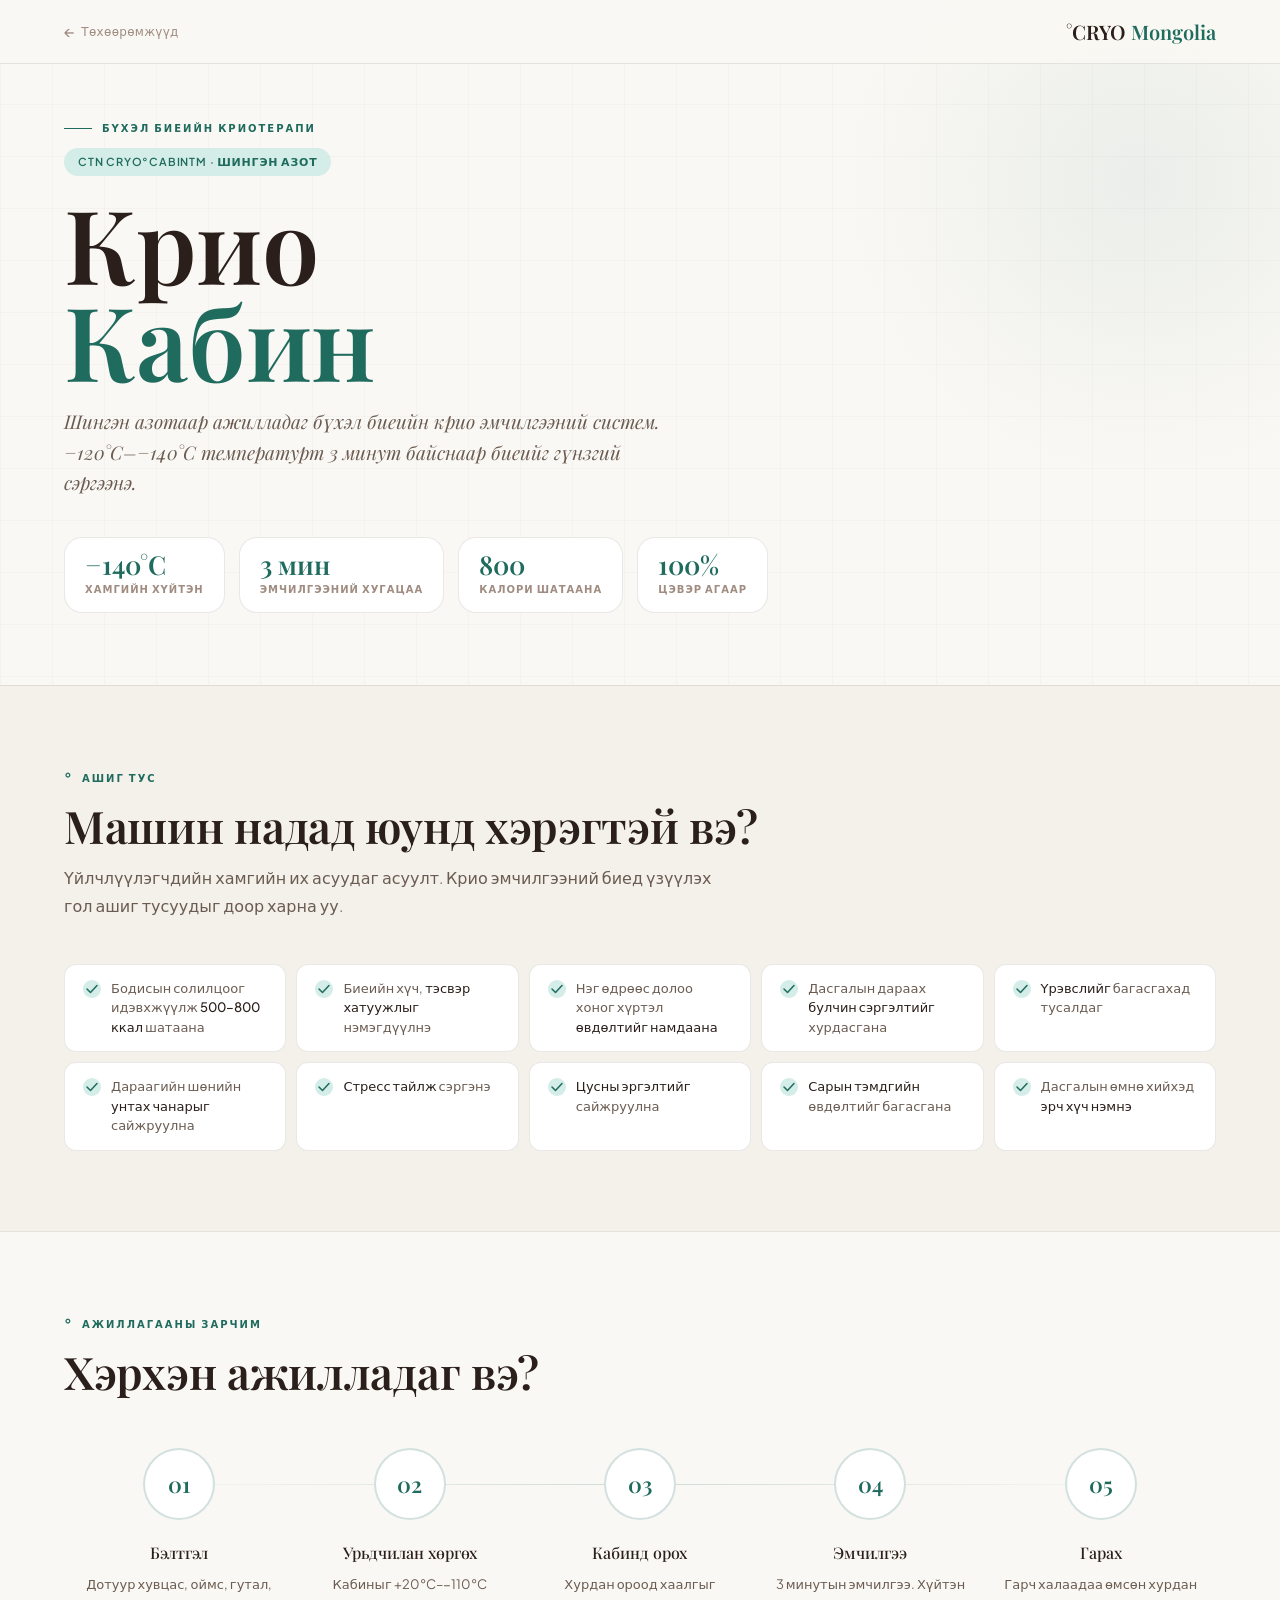
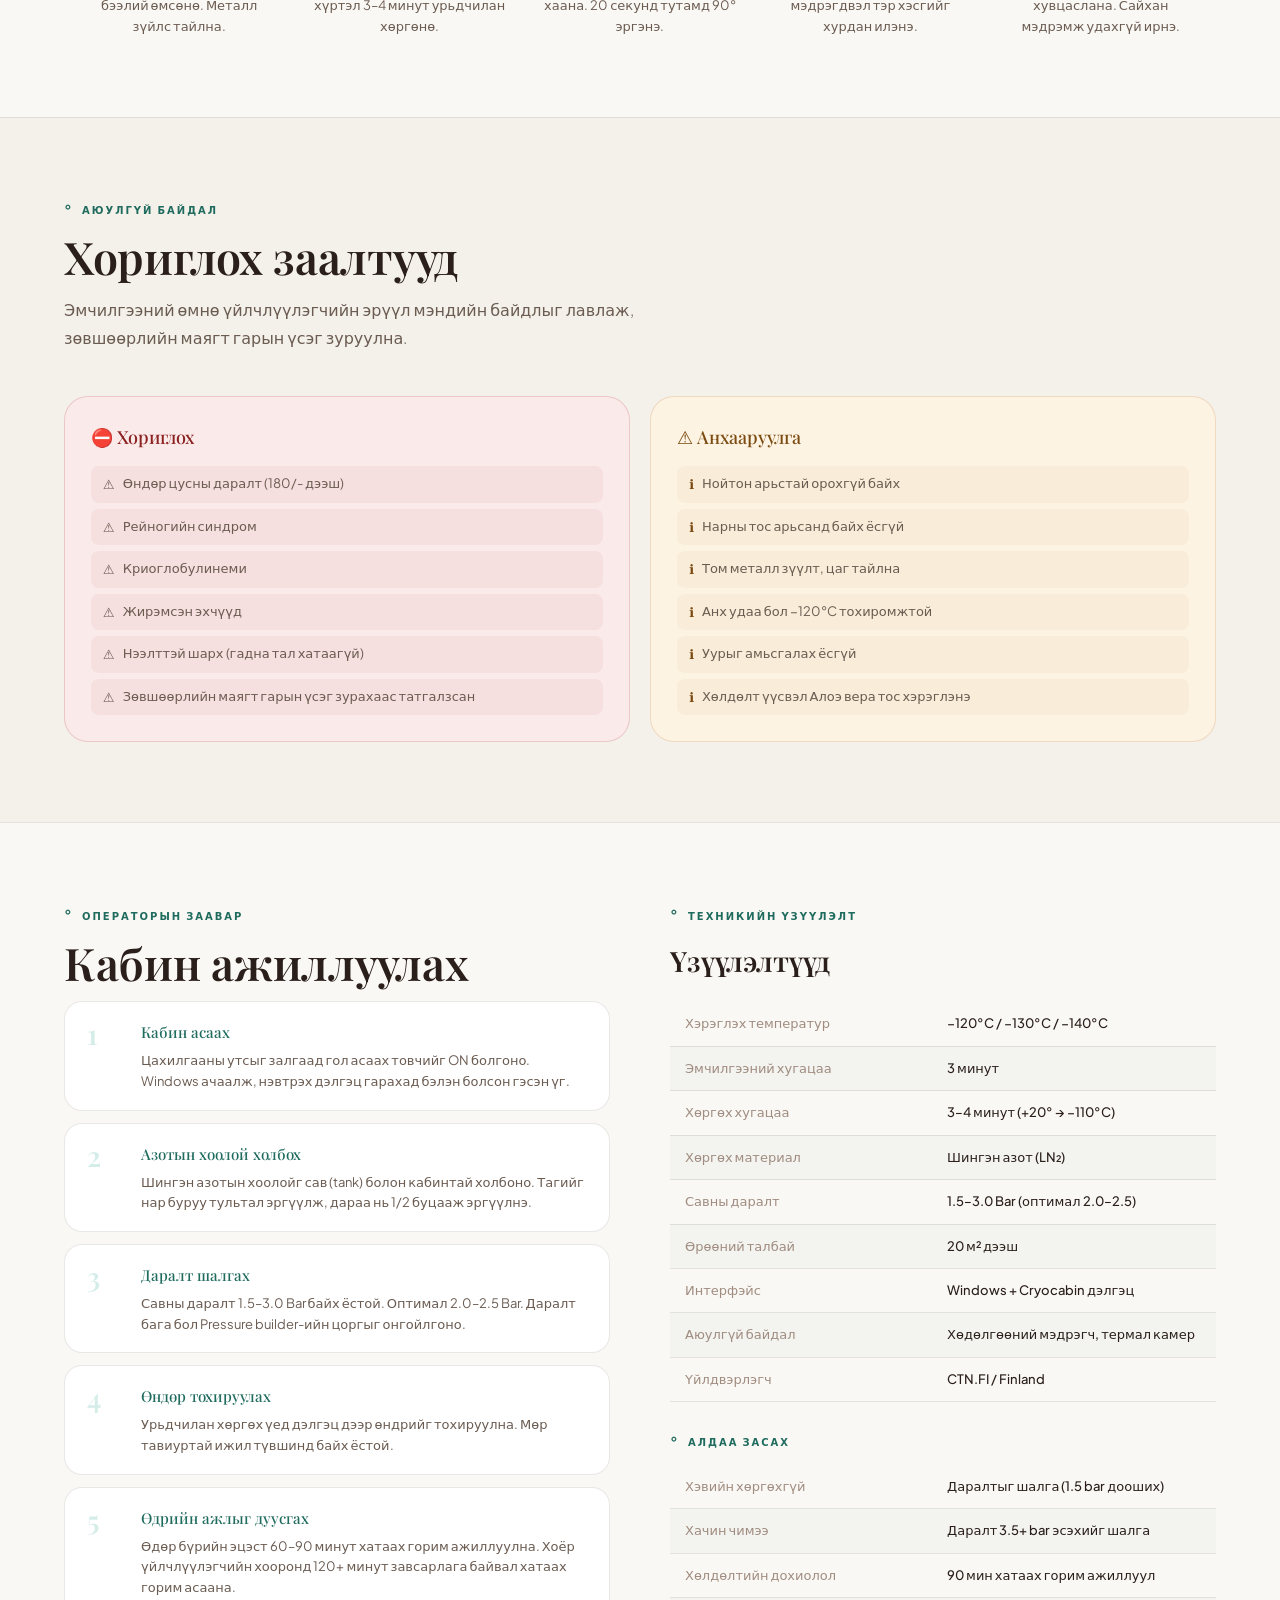
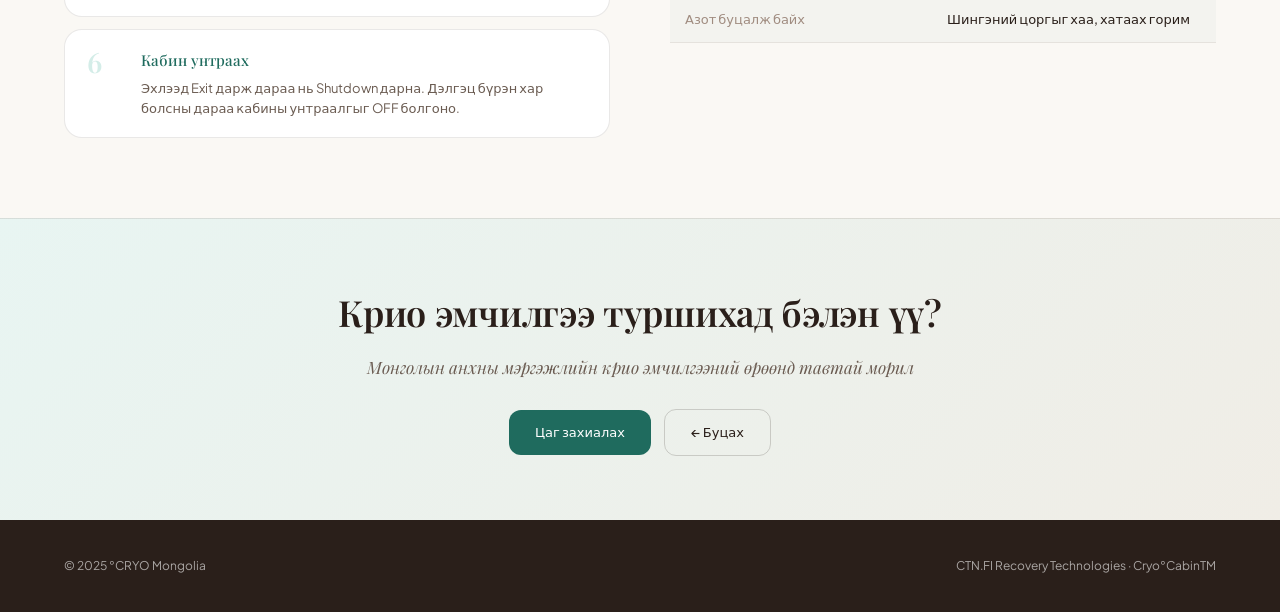
==== cabin.html @ fc8ba5b4 "Initial Cryo Mongolia website" ====
<!DOCTYPE html>
<html lang="mn">
<head>
<meta charset="UTF-8"/><meta name="viewport" content="width=device-width,initial-scale=1.0"/>
<title>Cryo°CabinTM — °CRYO Mongolia</title>
<link href="https://fonts.googleapis.com/css2?family=Playfair+Display:wght@400;500;600&family=Plus+Jakarta+Sans:wght@300;400;500;600&display=swap" rel="stylesheet"/>
<link rel="stylesheet" href="shared.css"/>
</head>
<body>
<nav class="topnav">
  <a href="hub.html" class="back-btn">Төхөөрөмжүүд</a>
  <a href="index.html" class="nav-logo">°CRYO <span>Mongolia</span></a>
</nav>

<div class="dev-hero">
  <div class="hero-label">Бүхэл биеийн криотерапи</div>
  <div class="hero-tag">CTN Cryo°CabinTM · Шингэн азот</div>
  <h1 class="dev-title">Крио<br><span class="accent">Кабин</span></h1>
  <p class="dev-subtitle">Шингэн азотаар ажилладаг бүхэл биеийн крио эмчилгээний систем. −120°C–−140°C температурт 3 минут байснаар биеийг гүнзгий сэргээнэ.</p>
  <div class="hero-badges">
    <div class="hero-badge"><span class="hb-num">−140°C</span><div class="hb-label">Хамгийн хүйтэн</div></div>
    <div class="hero-badge"><span class="hb-num">3 мин</span><div class="hb-label">Эмчилгээний хугацаа</div></div>
    <div class="hero-badge"><span class="hb-num">800</span><div class="hb-label">Калори шатаана</div></div>
    <div class="hero-badge"><span class="hb-num">100%</span><div class="hb-label">Цэвэр агаар</div></div>
  </div>
</div>

<section class="section alt">
  <div class="sec-label">Ашиг тус</div>
  <h2 class="sec-title reveal">Машин надад юунд хэрэгтэй вэ?</h2>
  <p class="sec-desc reveal">Үйлчлүүлэгчдийн хамгийн их асуудаг асуулт. Крио эмчилгээний биед үзүүлэх гол ашиг тусуудыг доор харна уу.</p>
  <div class="benefits-list reveal">
    <div class="benefit-item"><p>Бодисын солилцоог идэвхжүүлж <b>500–800 ккал</b> шатаана</p></div>
    <div class="benefit-item"><p>Биеийн хүч, <b>тэсвэр хатуужлыг</b> нэмэгдүүлнэ</p></div>
    <div class="benefit-item"><p>Нэг өдрөөс долоо хоног хүртэл <b>өвдөлтийг намдаана</b></p></div>
    <div class="benefit-item"><p>Дасгалын дараах <b>булчин сэргэлтийг</b> хурдасгана</p></div>
    <div class="benefit-item"><p><b>Үрэвслийг</b> багасгахад тусалдаг</p></div>
    <div class="benefit-item"><p>Дараагийн шөнийн <b>унтах чанарыг</b> сайжруулна</p></div>
    <div class="benefit-item"><p><b>Стресс тайлж</b> сэргэнэ</p></div>
    <div class="benefit-item"><p><b>Цусны эргэлтийг</b> сайжруулна</p></div>
    <div class="benefit-item"><p><b>Сарын тэмдгийн</b> өвдөлтийг багасгана</p></div>
    <div class="benefit-item"><p>Дасгалын өмнө хийхэд <b>эрч хүч нэмнэ</b></p></div>
  </div>
</section>

<section class="section">
  <div class="sec-label">Ажиллагааны зарчим</div>
  <h2 class="sec-title reveal">Хэрхэн ажилладаг вэ?</h2>
  <div class="steps reveal">
    <div class="step-item"><div class="step-circle">01</div><h4>Бэлтгэл</h4><p>Дотуур хувцас, оймс, гутал, бээлий өмсөнө. Металл зүйлс тайлна.</p></div>
    <div class="step-item"><div class="step-circle">02</div><h4>Урьдчилан хөргөх</h4><p>Кабиныг +20°C–−110°C хүртэл 3–4 минут урьдчилан хөргөнө.</p></div>
    <div class="step-item"><div class="step-circle">03</div><h4>Кабинд орох</h4><p>Хурдан ороод хаалгыг хаана. 20 секунд тутамд 90° эргэнэ.</p></div>
    <div class="step-item"><div class="step-circle">04</div><h4>Эмчилгээ</h4><p>3 минутын эмчилгээ. Хүйтэн мэдрэгдвэл тэр хэсгийг хурдан илэнэ.</p></div>
    <div class="step-item"><div class="step-circle">05</div><h4>Гарах</h4><p>Гарч халаадаа өмсөн хурдан хувцаслана. Сайхан мэдрэмж удахгүй ирнэ.</p></div>
  </div>
</section>

<section class="section alt">
  <div class="sec-label">Аюулгүй байдал</div>
  <h2 class="sec-title reveal">Хориглох заалтууд</h2>
  <p class="sec-desc reveal">Эмчилгээний өмнө үйлчлүүлэгчийн эрүүл мэндийн байдлыг лавлаж, зөвшөөрлийн маягт гарын үсэг зуруулна.</p>
  <div class="contra-grid reveal">
    <div class="contra-box danger">
      <div class="contra-title">⛔ Хориглох</div>
      <ul class="contra-list">
        <li>Өндөр цусны даралт (180/- дээш)</li>
        <li>Рейногийн синдром</li>
        <li>Криоглобулинеми</li>
        <li>Жирэмсэн эхчүүд</li>
        <li>Нээлттэй шарх (гадна тал хатаагүй)</li>
        <li>Зөвшөөрлийн маягт гарын үсэг зурахаас татгалзсан</li>
      </ul>
    </div>
    <div class="contra-box warn">
      <div class="contra-title">⚠ Анхааруулга</div>
      <ul class="contra-list">
        <li>Нойтон арьстай орохгүй байх</li>
        <li>Нарны тос арьсанд байх ёсгүй</li>
        <li>Том металл зүүлт, цаг тайлна</li>
        <li>Анх удаа бол −120°C тохиромжтой</li>
        <li>Уурыг амьсгалах ёсгүй</li>
        <li>Хөлдөлт үүсвэл Алоэ вера тос хэрэглэнэ</li>
      </ul>
    </div>
  </div>
</section>

<section class="section">
  <div class="two-col">
    <div>
      <div class="sec-label">Операторын заавар</div>
      <h2 class="sec-title reveal">Кабин ажиллуулах</h2>
      <div class="howto-steps reveal">
        <div class="howto-step"><div class="hs-num">1</div><div class="hs-content"><h4>Кабин асаах</h4><p>Цахилгааны утсыг залгаад гол асаах товчийг ON болгоно. Windows ачаалж, нэвтрэх дэлгэц гарахад бэлэн болсон гэсэн үг.</p></div></div>
        <div class="howto-step"><div class="hs-num">2</div><div class="hs-content"><h4>Азотын хоолой холбох</h4><p>Шингэн азотын хоолойг сав (tank) болон кабинтай холбоно. Тагийг нар буруу тультал эргүүлж, дараа нь 1/2 буцааж эргүүлнэ.</p></div></div>
        <div class="howto-step"><div class="hs-num">3</div><div class="hs-content"><h4>Даралт шалгах</h4><p>Савны даралт 1.5–3.0 Bar байх ёстой. Оптимал 2.0–2.5 Bar. Даралт бага бол Pressure builder-ийн цоргыг онгойлгоно.</p></div></div>
        <div class="howto-step"><div class="hs-num">4</div><div class="hs-content"><h4>Өндөр тохируулах</h4><p>Урьдчилан хөргөх үед дэлгэц дээр өндрийг тохируулна. Мөр тавиуртай ижил түвшинд байх ёстой.</p></div></div>
        <div class="howto-step"><div class="hs-num">5</div><div class="hs-content"><h4>Өдрийн ажлыг дуусгах</h4><p>Өдөр бүрийн эцэст 60–90 минут хатаах горим ажиллуулна. Хоёр үйлчлүүлэгчийн хооронд 120+ минут завсарлага байвал хатаах горим асаана.</p></div></div>
        <div class="howto-step"><div class="hs-num">6</div><div class="hs-content"><h4>Кабин унтраах</h4><p>Эхлээд Exit дарж дараа нь Shutdown дарна. Дэлгэц бүрэн хар болсны дараа кабины унтраалгыг OFF болгоно.</p></div></div>
      </div>
    </div>
    <div class="reveal">
      <div class="sec-label">Техникийн үзүүлэлт</div>
      <h3 style="font-family:var(--ff-display);font-size:28px;font-weight:600;margin-bottom:18px;">Үзүүлэлтүүд</h3>
      <table class="spec-table">
        <tr><td>Хэрэглэх температур</td><td>−120°C / −130°C / −140°C</td></tr>
        <tr><td>Эмчилгээний хугацаа</td><td>3 минут</td></tr>
        <tr><td>Хөргөх хугацаа</td><td>3–4 минут (+20° → −110°C)</td></tr>
        <tr><td>Хөргөх материал</td><td>Шингэн азот (LN₂)</td></tr>
        <tr><td>Савны даралт</td><td>1.5–3.0 Bar (оптимал 2.0–2.5)</td></tr>
        <tr><td>Өрөөний талбай</td><td>20 м² дээш</td></tr>
        <tr><td>Интерфэйс</td><td>Windows + Cryocabin дэлгэц</td></tr>
        <tr><td>Аюулгүй байдал</td><td>Хөдөлгөөний мэдрэгч, термал камер</td></tr>
        <tr><td>Үйлдвэрлэгч</td><td>CTN.FI / Finland</td></tr>
      </table>
      <div style="margin-top:28px;">
        <div class="sec-label">Алдаа засах</div>
        <table class="spec-table">
          <tr><td>Хэвийн хөргөхгүй</td><td>Даралтыг шалга (1.5 bar дооших)</td></tr>
          <tr><td>Хачин чимээ</td><td>Даралт 3.5+ bar эсэхийг шалга</td></tr>
          <tr><td>Хөлдөлтийн дохиолол</td><td>90 мин хатаах горим ажиллуул</td></tr>
          <tr><td>Азот буцалж байх</td><td>Шингэний цоргыг хаа, хатаах горим</td></tr>
        </table>
      </div>
    </div>
  </div>
</section>

<div class="cta-bar">
  <h3>Крио эмчилгээ туршихад бэлэн үү?</h3>
  <p>Монголын анхны мэргэжлийн крио эмчилгээний өрөөнд тавтай морил</p>
  <a href="index.html#contact" class="btn btn-primary">Цаг захиалах</a>
  <a href="hub.html" class="btn btn-outline" style="margin-left:10px;">← Буцах</a>
</div>
<footer><p>© 2025 °CRYO Mongolia</p><p>CTN.FI Recovery Technologies · Cryo°CabinTM</p></footer>
<script>
document.querySelectorAll('.reveal').forEach(r=>
  new IntersectionObserver(([e])=>e.isIntersecting&&r.classList.add('visible'),{threshold:.1}).observe(r)
);
</script>
</body>
</html>
---- shared.css ----
@import url('https://fonts.googleapis.com/css2?family=Playfair+Display:wght@400;500;600&family=Plus+Jakarta+Sans:wght@300;400;500;600&display=swap');

:root{
  --bg-page:#faf8f4;--bg-surface:#f4f1eb;--bg-card:#ffffff;--bg-subtle:#f9f7f2;
  --text-primary:#2a1f1a;--text-secondary:#6b5c52;--text-muted:#a08c80;
  --accent:#1f6b5e;--accent-soft:#d4ede8;--accent-hover:#165048;--accent-mid:#2d8c7c;
  --gold:#b8712e;--gold-soft:#f5e6d3;
  --border:rgba(42,31,26,.10);--border-mid:rgba(42,31,26,.18);--border-strong:rgba(42,31,26,.28);
  --danger-soft:#faeaea;--danger-text:#8b2020;--warn-soft:#fdf3e3;--warn-text:#7a4a10;
  --ff-display:'Playfair Display',Georgia,serif;--ff-body:'Plus Jakarta Sans',system-ui,sans-serif;
  --r-sm:8px;--r-md:12px;--r-lg:18px;--r-xl:24px;--ease:.22s ease;
}
*,*::before,*::after{box-sizing:border-box;margin:0;padding:0}
html{scroll-behavior:smooth}
body{background:var(--bg-page);color:var(--text-primary);font-family:var(--ff-body);line-height:1.65;overflow-x:hidden;-webkit-font-smoothing:antialiased}
::-webkit-scrollbar{width:5px}
::-webkit-scrollbar-track{background:var(--bg-page)}
::-webkit-scrollbar-thumb{background:var(--accent-soft);border-radius:4px}

/* NAV */
.topnav{position:fixed;top:0;width:100%;z-index:200;padding:0 64px;height:64px;display:flex;align-items:center;gap:16px;background:rgba(250,248,244,.93);backdrop-filter:blur(14px);border-bottom:1px solid var(--border)}
.back-btn{display:flex;align-items:center;gap:6px;font-size:12px;font-weight:500;color:var(--text-muted);text-decoration:none;letter-spacing:.3px;transition:color var(--ease)}
.back-btn:hover{color:var(--accent)}
.back-btn::before{content:'←';font-size:15px}
.nav-logo{font-family:var(--ff-display);font-size:20px;font-weight:600;color:var(--text-primary);text-decoration:none;margin-left:auto}
.nav-logo span{color:var(--accent)}

/* HERO */
.dev-hero{padding:120px 64px 72px;position:relative;overflow:hidden;background:var(--bg-page)}
.dev-hero::before{content:'';position:absolute;top:-120px;right:-160px;width:600px;height:600px;background:radial-gradient(circle,rgba(31,107,94,.07) 0%,transparent 70%);pointer-events:none}
.dev-hero::after{content:'';position:absolute;inset:0;background-image:linear-gradient(rgba(42,31,26,.025) 1px,transparent 1px),linear-gradient(90deg,rgba(42,31,26,.025) 1px,transparent 1px);background-size:52px 52px;pointer-events:none}
.hero-label{font-size:10px;font-weight:600;letter-spacing:2px;text-transform:uppercase;color:var(--accent);margin-bottom:10px;display:flex;align-items:center;gap:10px;position:relative;z-index:1}
.hero-label::before{content:'';width:28px;height:1.5px;background:var(--accent)}
.hero-tag{display:inline-block;padding:5px 14px;background:var(--accent-soft);color:var(--accent);font-size:11px;font-weight:600;letter-spacing:.8px;text-transform:uppercase;border-radius:99px;margin-bottom:18px;position:relative;z-index:1}
.dev-title{font-family:var(--ff-display);font-size:clamp(52px,8vw,110px);line-height:.95;font-weight:600;letter-spacing:-.5px;margin-bottom:18px;position:relative;z-index:1}
.dev-title .accent{color:var(--accent)}
.dev-subtitle{font-family:var(--ff-display);font-size:19px;font-weight:400;font-style:italic;color:var(--text-secondary);max-width:620px;line-height:1.6;margin-bottom:40px;position:relative;z-index:1}
.hero-badges{display:flex;gap:14px;flex-wrap:wrap;position:relative;z-index:1}
.hero-badge{padding:14px 20px;background:var(--bg-card);border:1.5px solid var(--border);border-radius:var(--r-lg)}
.hb-num{font-family:var(--ff-display);font-size:26px;font-weight:600;color:var(--accent);display:block;line-height:1}
.hb-label{font-size:10px;font-weight:600;color:var(--text-muted);letter-spacing:1px;text-transform:uppercase;margin-top:3px}

/* SECTIONS */
.section{padding:80px 64px;border-top:1px solid var(--border)}
.section.alt{background:var(--bg-surface)}
.sec-label{font-size:10px;font-weight:600;letter-spacing:2px;text-transform:uppercase;color:var(--accent);margin-bottom:10px;display:flex;align-items:center;gap:8px}
.sec-label::before{content:'°';font-size:15px}
.sec-title{font-family:var(--ff-display);font-size:clamp(26px,3.5vw,48px);font-weight:600;line-height:1.1;letter-spacing:-.3px;margin-bottom:14px}
.sec-desc{font-size:16px;font-weight:300;color:var(--text-secondary);max-width:660px;line-height:1.75;margin-bottom:44px}

/* BUTTONS */
.btn{display:inline-flex;align-items:center;gap:8px;padding:12px 26px;font-family:var(--ff-body);font-size:13px;font-weight:500;border-radius:var(--r-md);text-decoration:none;cursor:pointer;border:none;transition:all var(--ease)}
.btn-primary{background:var(--accent);color:#fff}
.btn-primary:hover{background:var(--accent-hover);transform:translateY(-2px);box-shadow:0 8px 24px rgba(31,107,94,.2)}
.btn-outline{background:transparent;color:var(--text-primary);border:1.5px solid var(--border-mid)}
.btn-outline:hover{border-color:var(--accent);color:var(--accent);transform:translateY(-2px)}

/* FEATURES */
.feat-grid{display:grid;grid-template-columns:repeat(auto-fill,minmax(250px,1fr));gap:18px}
.feat-card{padding:26px;border:1.5px solid var(--border);border-radius:var(--r-xl);background:var(--bg-card);transition:all var(--ease)}
.feat-card:hover{border-color:rgba(31,107,94,.3);transform:translateY(-4px);box-shadow:0 10px 36px rgba(42,31,26,.08)}
.feat-icon{font-size:28px;margin-bottom:14px;display:block}
.feat-num{font-family:var(--ff-display);font-size:32px;font-weight:600;color:var(--accent-soft);line-height:1;margin-bottom:4px}
.feat-title{font-family:var(--ff-display);font-size:17px;font-weight:500;color:var(--accent);margin-bottom:8px}
.feat-desc{font-size:13px;color:var(--text-secondary);line-height:1.6}

/* BENEFITS */
.benefits-list{display:grid;grid-template-columns:repeat(auto-fill,minmax(210px,1fr));gap:10px}
.benefit-item{padding:14px 18px;border:1.5px solid var(--border);border-radius:var(--r-md);background:var(--bg-card);display:flex;align-items:flex-start;gap:10px;transition:border-color var(--ease)}
.benefit-item:hover{border-color:rgba(31,107,94,.3)}
.benefit-item::before{content:'';width:18px;height:18px;background:var(--accent-soft);border-radius:50%;flex-shrink:0;margin-top:1px;background-image:url("data:image/svg+xml,%3Csvg xmlns='http://www.w3.org/2000/svg' viewBox='0 0 18 18'%3E%3Cpath d='M4 9l3.5 3.5 6.5-7' stroke='%231f6b5e' stroke-width='1.5' fill='none' stroke-linecap='round' stroke-linejoin='round'/%3E%3C/svg%3E")}
.benefit-item p{font-size:13px;color:var(--text-secondary);line-height:1.5}
.benefit-item b{color:var(--text-primary);font-weight:500}

/* CONTRA */
.contra-grid{display:grid;grid-template-columns:1fr 1fr;gap:20px}
.contra-box{padding:26px;border-radius:var(--r-xl)}
.contra-box.danger{border:1.5px solid rgba(180,60,60,.2);background:var(--danger-soft)}
.contra-box.warn{border:1.5px solid rgba(184,113,46,.2);background:var(--warn-soft)}
.contra-title{font-family:var(--ff-display);font-size:18px;font-weight:500;margin-bottom:14px}
.contra-box.danger .contra-title{color:var(--danger-text)}
.contra-box.warn .contra-title{color:var(--warn-text)}
.contra-list{list-style:none;display:flex;flex-direction:column;gap:6px}
.contra-list li{font-size:13px;color:var(--text-secondary);padding:8px 12px;border-radius:var(--r-sm);display:flex;align-items:flex-start;gap:8px;line-height:1.5}
.contra-box.danger .contra-list li{background:rgba(180,60,60,.06)}
.contra-box.warn .contra-list li{background:rgba(184,113,46,.06)}
.contra-list li::before{font-size:13px;flex-shrink:0;margin-top:1px}
.contra-box.danger .contra-list li::before{content:'⚠'}
.contra-box.warn .contra-list li::before{content:'ℹ️';color:var(--warn-text)}

/* STEPS */
.steps{display:grid;grid-template-columns:repeat(auto-fill,minmax(200px,1fr));gap:0;position:relative;margin-top:52px}
.steps::before{content:'';position:absolute;top:36px;left:5%;right:5%;height:1.5px;background:linear-gradient(90deg,transparent,rgba(31,107,94,.2),transparent)}
.step-item{text-align:center;padding:0 18px;position:relative}
.step-circle{width:72px;height:72px;border-radius:50%;border:2px solid rgba(31,107,94,.2);background:var(--bg-card);display:flex;align-items:center;justify-content:center;margin:0 auto 20px;font-family:var(--ff-display);font-size:22px;font-weight:600;color:var(--accent);position:relative;z-index:1;transition:all var(--ease)}
.step-item:hover .step-circle{background:var(--accent);color:#fff;border-color:var(--accent);box-shadow:0 8px 24px rgba(31,107,94,.22)}
.step-item h4{font-family:var(--ff-display);font-size:16px;font-weight:500;margin-bottom:8px}
.step-item p{font-size:13px;color:var(--text-secondary);line-height:1.6}

/* HOWTO */
.howto-steps{display:flex;flex-direction:column;gap:12px;max-width:680px}
.howto-step{display:flex;gap:18px;padding:18px 22px;border:1.5px solid var(--border);border-radius:var(--r-lg);background:var(--bg-card);transition:border-color var(--ease)}
.howto-step:hover{border-color:rgba(31,107,94,.25)}
.hs-num{font-family:var(--ff-display);font-size:28px;font-weight:600;color:var(--accent-soft);flex-shrink:0;line-height:1;min-width:36px}
.hs-content h4{font-family:var(--ff-display);font-size:15px;font-weight:500;color:var(--accent);margin-bottom:5px}
.hs-content p{font-size:13px;color:var(--text-secondary);line-height:1.6}

/* SPEC TABLE */
.spec-table{width:100%;border-collapse:collapse}
.spec-table tr:nth-child(even) td{background:rgba(31,107,94,.03)}
.spec-table td{padding:11px 15px;font-size:13px;border-bottom:1px solid var(--border)}
.spec-table td:first-child{color:var(--text-muted);width:48%}
.spec-table td:last-child{color:var(--text-primary);font-weight:500}

/* TWO COL */
.two-col{display:grid;grid-template-columns:1fr 1fr;gap:60px;align-items:start}

/* APPLICATOR */
.applicator-grid{display:grid;grid-template-columns:repeat(auto-fill,minmax(150px,1fr));gap:10px}
.app-card{padding:16px;border:1.5px solid var(--border);border-radius:var(--r-lg);background:var(--bg-card);text-align:center;transition:border-color var(--ease)}
.app-card:hover{border-color:rgba(31,107,94,.3)}
.app-icon{font-size:26px;margin-bottom:8px}
.app-name{font-family:var(--ff-display);font-size:13px;font-weight:500;color:var(--accent)}
.app-desc{font-size:11px;color:var(--text-muted);margin-top:3px}

/* TREATMENT TABLE */
.treatment-table-wrap{overflow-x:auto;border-radius:var(--r-lg);border:1.5px solid var(--border)}
.treatment-table{width:100%;border-collapse:collapse;font-size:12px}
.treatment-table th{background:var(--accent-soft);padding:10px 14px;text-align:left;font-size:10px;letter-spacing:1.5px;text-transform:uppercase;color:var(--accent);font-weight:600}
.treatment-table td{padding:10px 14px;border-bottom:1px solid var(--border);color:var(--text-secondary)}
.treatment-table tr:last-child td{border:none}
.treatment-table tr:hover td{background:rgba(31,107,94,.03)}

/* CTA */
.cta-bar{background:linear-gradient(135deg,#e8f5f2 0%,#f0ede6 100%);padding:64px;text-align:center;border-top:1px solid var(--border)}
.cta-bar h3{font-family:var(--ff-display);font-size:36px;font-weight:600;letter-spacing:-.3px;margin-bottom:10px}
.cta-bar p{font-family:var(--ff-display);font-size:17px;font-weight:400;font-style:italic;color:var(--text-secondary);margin-bottom:28px}

/* FOOTER */
footer{background:var(--text-primary);color:rgba(255,255,255,.6);padding:36px 64px;display:flex;justify-content:space-between;align-items:center;flex-wrap:wrap;gap:10px}
footer p{font-size:12px}

/* REVEAL */
.reveal{opacity:0;transform:translateY(26px);transition:opacity .65s ease,transform .65s ease}
.reveal.visible{opacity:1;transform:translateY(0)}

/* WAVE BAR */
.wave-bar{display:flex;align-items:center;gap:14px;padding:14px 18px;border:1.5px solid var(--border);border-radius:var(--r-md);background:var(--bg-card);margin-bottom:10px}
.wave-dot{width:14px;height:14px;border-radius:50%;flex-shrink:0}
.wave-red{background:#e05252}
.wave-nir{background:#8b0000}
.wave-info h4{font-size:14px;font-weight:500;margin-bottom:3px}
.wave-info p{font-size:12px;color:var(--text-secondary);line-height:1.5}

/* RESPONSIVE */
@media(max-width:1000px){
  .topnav{padding:0 24px}
  .dev-hero{padding:100px 24px 56px}
  .section{padding:60px 24px}
  .two-col{grid-template-columns:1fr}
  .contra-grid{grid-template-columns:1fr}
  .steps::before{display:none}
  footer{padding:28px 24px;flex-direction:column;text-align:center}
  .cta-bar{padding:48px 24px}
}
@media(max-width:600px){
  .dev-title{font-size:48px}
  .hero-badges{gap:10px}
}
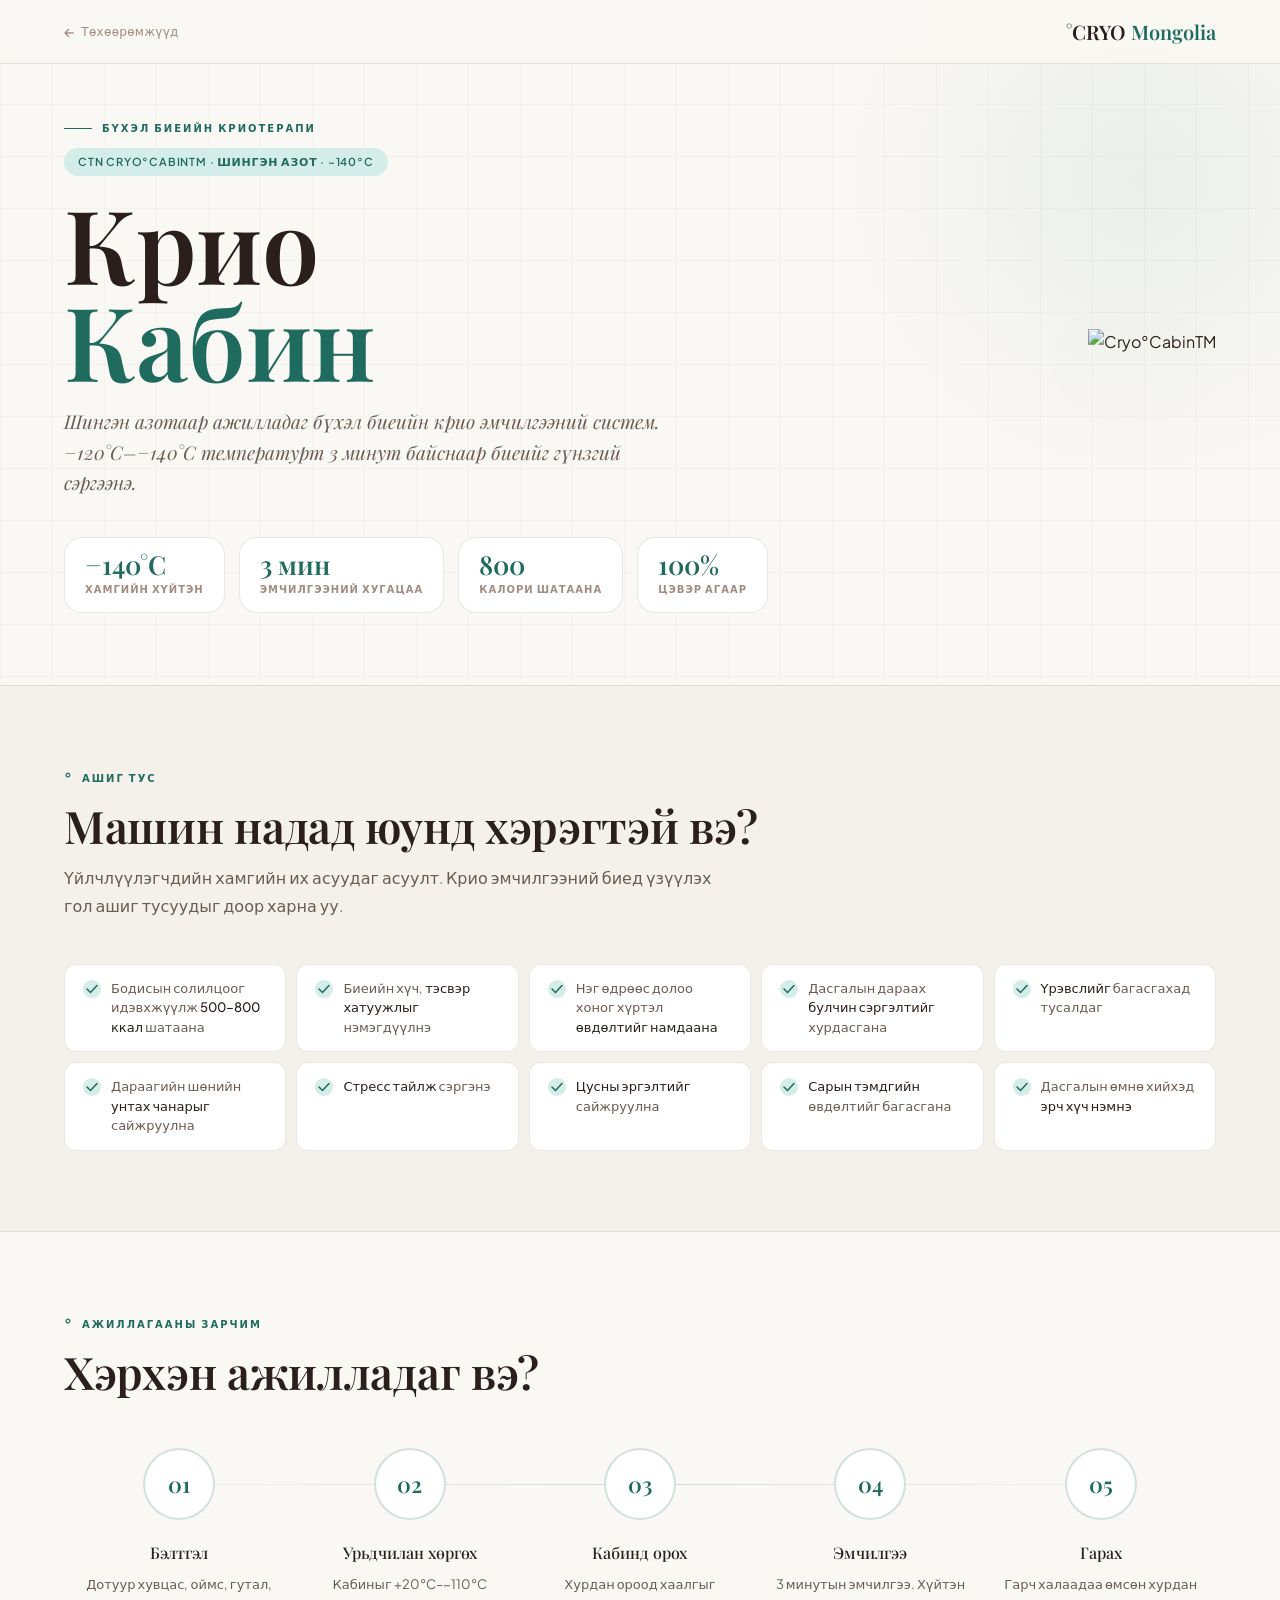
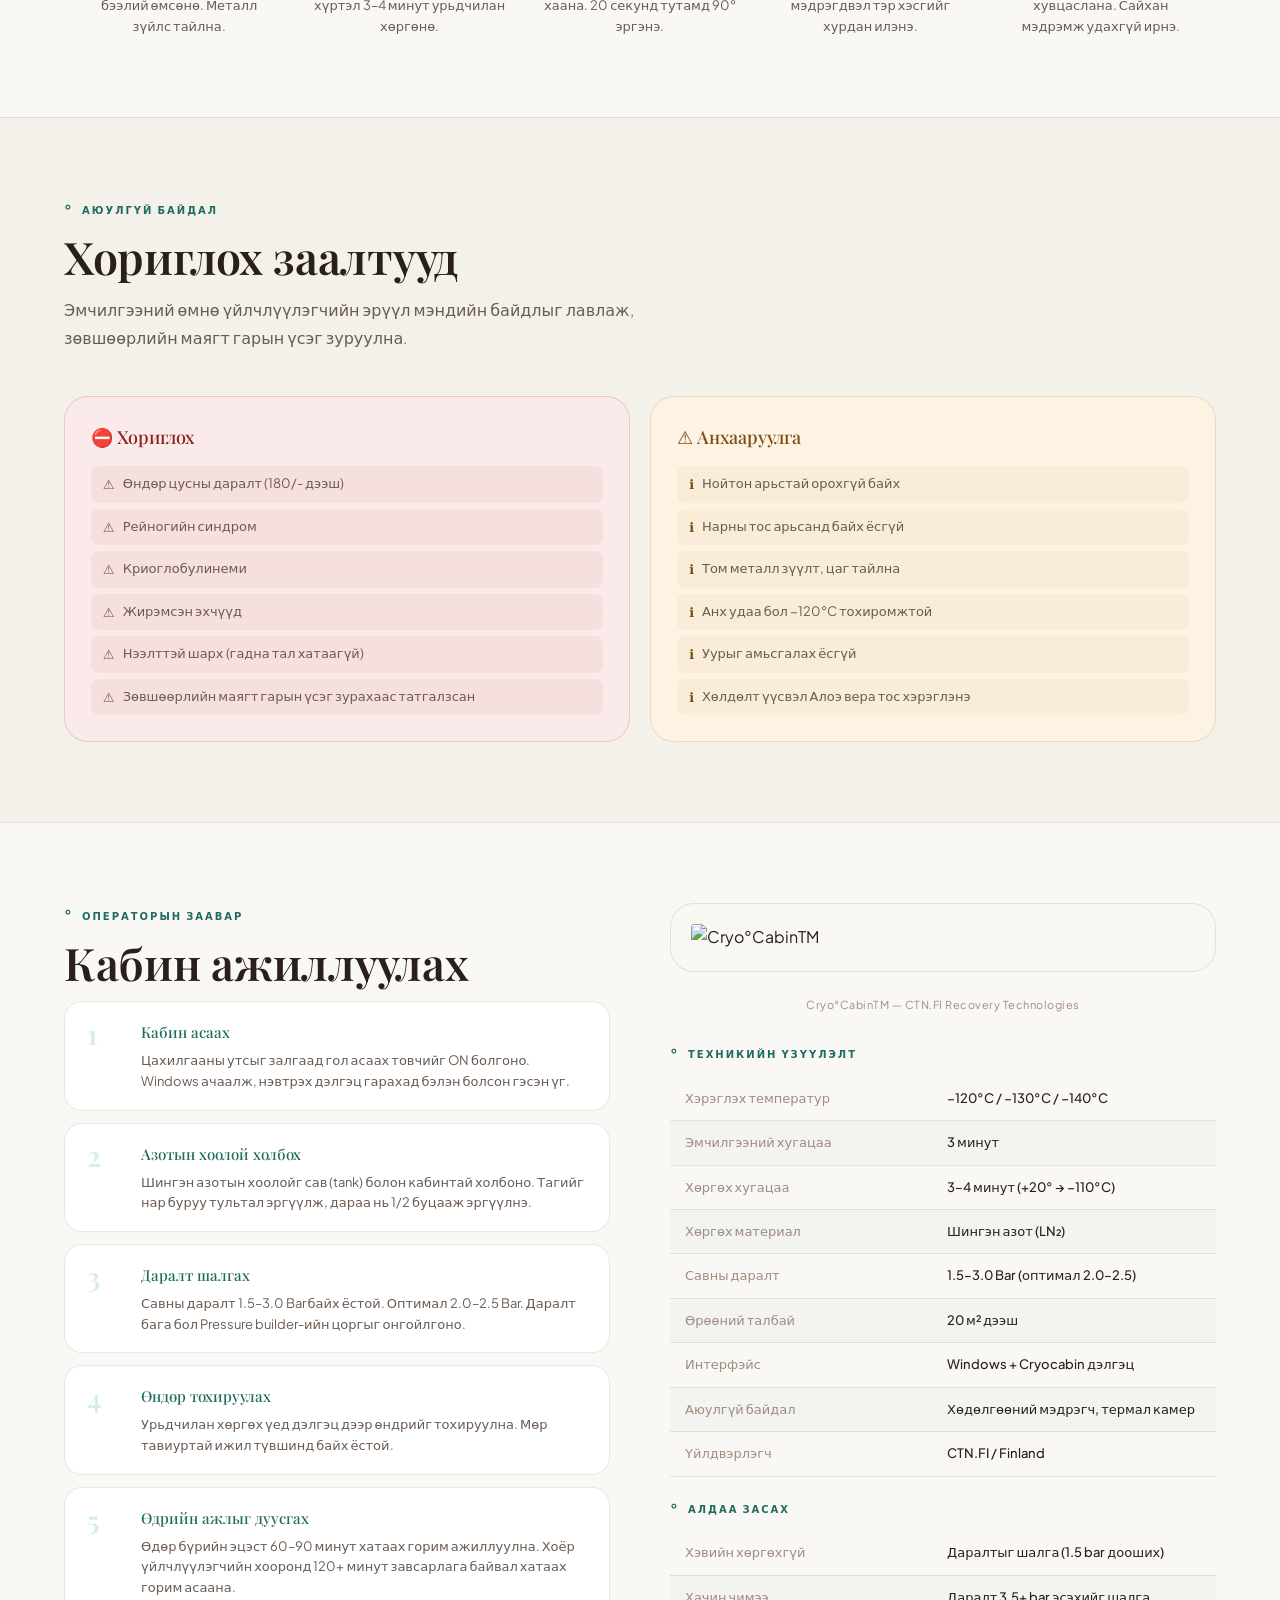
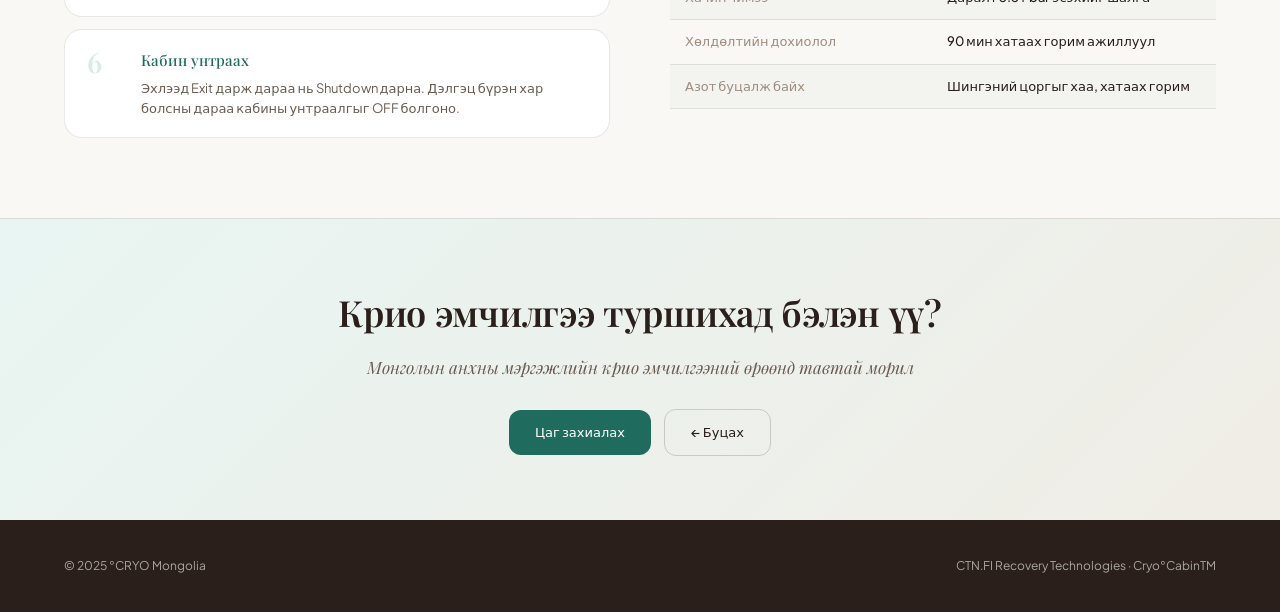
==== commit 16e16a1d: "Update all pages with proper product images" ====
--- a/cabin.html
+++ b/cabin.html
@@ -5,16 +5,25 @@
 <title>Cryo°CabinTM — °CRYO Mongolia</title>
 <link href="https://fonts.googleapis.com/css2?family=Playfair+Display:wght@400;500;600&family=Plus+Jakarta+Sans:wght@300;400;500;600&display=swap" rel="stylesheet"/>
 <link rel="stylesheet" href="shared.css"/>
+<style>
+.prod-img{width:100%;display:block;border-radius:var(--r-xl);border:1.5px solid var(--border);object-fit:cover}
+.prod-img-contain{width:100%;display:block;border-radius:var(--r-xl);border:1.5px solid var(--border);object-fit:contain;background:var(--bg-subtle);padding:20px}
+.img-caption{font-size:11px;color:var(--text-muted);text-align:center;margin-top:8px;letter-spacing:.5px}
+</style>
 </head>
 <body>
 <nav class="topnav">
   <a href="hub.html" class="back-btn">Төхөөрөмжүүд</a>
-  <a href="index.html" class="nav-logo">°CRYO <span>Mongolia</span></a>
+  <a href="hub.html" class="nav-logo">°CRYO <span>Mongolia</span></a>
 </nav>
 
+<!-- HERO -->
 <div class="dev-hero">
+  <div style="position:absolute;right:64px;top:50%;transform:translateY(-50%);z-index:2;opacity:0;animation:fadeIn 1s .7s forwards;" class="hero-img-wrap">
+    <img src="img-cabin-2.png" alt="Cryo°CabinTM" style="height:440px;width:auto;object-fit:contain;filter:drop-shadow(0 24px 48px rgba(42,31,26,.15));">
+  </div>
   <div class="hero-label">Бүхэл биеийн криотерапи</div>
-  <div class="hero-tag">CTN Cryo°CabinTM · Шингэн азот</div>
+  <div class="hero-tag">CTN Cryo°CabinTM · Шингэн азот · −140°C</div>
   <h1 class="dev-title">Крио<br><span class="accent">Кабин</span></h1>
   <p class="dev-subtitle">Шингэн азотаар ажилладаг бүхэл биеийн крио эмчилгээний систем. −120°C–−140°C температурт 3 минут байснаар биеийг гүнзгий сэргээнэ.</p>
   <div class="hero-badges">
@@ -25,6 +34,7 @@
   </div>
 </div>
 
+<!-- АШИГ ТУС -->
 <section class="section alt">
   <div class="sec-label">Ашиг тус</div>
   <h2 class="sec-title reveal">Машин надад юунд хэрэгтэй вэ?</h2>
@@ -43,6 +53,7 @@
   </div>
 </section>
 
+<!-- ЯАЖ АЖИЛЛАДАГ -->
 <section class="section">
   <div class="sec-label">Ажиллагааны зарчим</div>
   <h2 class="sec-title reveal">Хэрхэн ажилладаг вэ?</h2>
@@ -55,6 +66,7 @@
   </div>
 </section>
 
+<!-- ХОРИГЛОХ ЗААЛТ -->
 <section class="section alt">
   <div class="sec-label">Аюулгүй байдал</div>
   <h2 class="sec-title reveal">Хориглох заалтууд</h2>
@@ -85,6 +97,7 @@
   </div>
 </section>
 
+<!-- ОПЕРАТОРЫН ЗААВАР + SPECS -->
 <section class="section">
   <div class="two-col">
     <div>
@@ -100,27 +113,32 @@
       </div>
     </div>
     <div class="reveal">
-      <div class="sec-label">Техникийн үзүүлэлт</div>
-      <h3 style="font-family:var(--ff-display);font-size:28px;font-weight:600;margin-bottom:18px;">Үзүүлэлтүүд</h3>
-      <table class="spec-table">
-        <tr><td>Хэрэглэх температур</td><td>−120°C / −130°C / −140°C</td></tr>
-        <tr><td>Эмчилгээний хугацаа</td><td>3 минут</td></tr>
-        <tr><td>Хөргөх хугацаа</td><td>3–4 минут (+20° → −110°C)</td></tr>
-        <tr><td>Хөргөх материал</td><td>Шингэн азот (LN₂)</td></tr>
-        <tr><td>Савны даралт</td><td>1.5–3.0 Bar (оптимал 2.0–2.5)</td></tr>
-        <tr><td>Өрөөний талбай</td><td>20 м² дээш</td></tr>
-        <tr><td>Интерфэйс</td><td>Windows + Cryocabin дэлгэц</td></tr>
-        <tr><td>Аюулгүй байдал</td><td>Хөдөлгөөний мэдрэгч, термал камер</td></tr>
-        <tr><td>Үйлдвэрлэгч</td><td>CTN.FI / Finland</td></tr>
-      </table>
+      <!-- Cabin зураг -->
+      <img src="img-cabin-2.png" alt="Cryo°CabinTM" class="prod-img-contain" style="max-height:300px;margin-bottom:24px;">
+      <p class="img-caption">Cryo°CabinTM — CTN.FI Recovery Technologies</p>
+
       <div style="margin-top:28px;">
-        <div class="sec-label">Алдаа засах</div>
+        <div class="sec-label">Техникийн үзүүлэлт</div>
         <table class="spec-table">
-          <tr><td>Хэвийн хөргөхгүй</td><td>Даралтыг шалга (1.5 bar дооших)</td></tr>
-          <tr><td>Хачин чимээ</td><td>Даралт 3.5+ bar эсэхийг шалга</td></tr>
-          <tr><td>Хөлдөлтийн дохиолол</td><td>90 мин хатаах горим ажиллуул</td></tr>
-          <tr><td>Азот буцалж байх</td><td>Шингэний цоргыг хаа, хатаах горим</td></tr>
+          <tr><td>Хэрэглэх температур</td><td>−120°C / −130°C / −140°C</td></tr>
+          <tr><td>Эмчилгээний хугацаа</td><td>3 минут</td></tr>
+          <tr><td>Хөргөх хугацаа</td><td>3–4 минут (+20° → −110°C)</td></tr>
+          <tr><td>Хөргөх материал</td><td>Шингэн азот (LN₂)</td></tr>
+          <tr><td>Савны даралт</td><td>1.5–3.0 Bar (оптимал 2.0–2.5)</td></tr>
+          <tr><td>Өрөөний талбай</td><td>20 м² дээш</td></tr>
+          <tr><td>Интерфэйс</td><td>Windows + Cryocabin дэлгэц</td></tr>
+          <tr><td>Аюулгүй байдал</td><td>Хөдөлгөөний мэдрэгч, термал камер</td></tr>
+          <tr><td>Үйлдвэрлэгч</td><td>CTN.FI / Finland</td></tr>
         </table>
+        <div style="margin-top:20px;">
+          <div class="sec-label">Алдаа засах</div>
+          <table class="spec-table">
+            <tr><td>Хэвийн хөргөхгүй</td><td>Даралтыг шалга (1.5 bar дооших)</td></tr>
+            <tr><td>Хачин чимээ</td><td>Даралт 3.5+ bar эсэхийг шалга</td></tr>
+            <tr><td>Хөлдөлтийн дохиолол</td><td>90 мин хатаах горим ажиллуул</td></tr>
+            <tr><td>Азот буцалж байх</td><td>Шингэний цоргыг хаа, хатаах горим</td></tr>
+          </table>
+        </div>
       </div>
     </div>
   </div>
@@ -138,5 +156,9 @@
   new IntersectionObserver(([e])=>e.isIntersecting&&r.classList.add('visible'),{threshold:.1}).observe(r)
 );
 </script>
+<style>
+@keyframes fadeIn{from{opacity:0}to{opacity:1}}
+@media(max-width:900px){.hero-img-wrap{display:none}}
+</style>
 </body>
 </html>
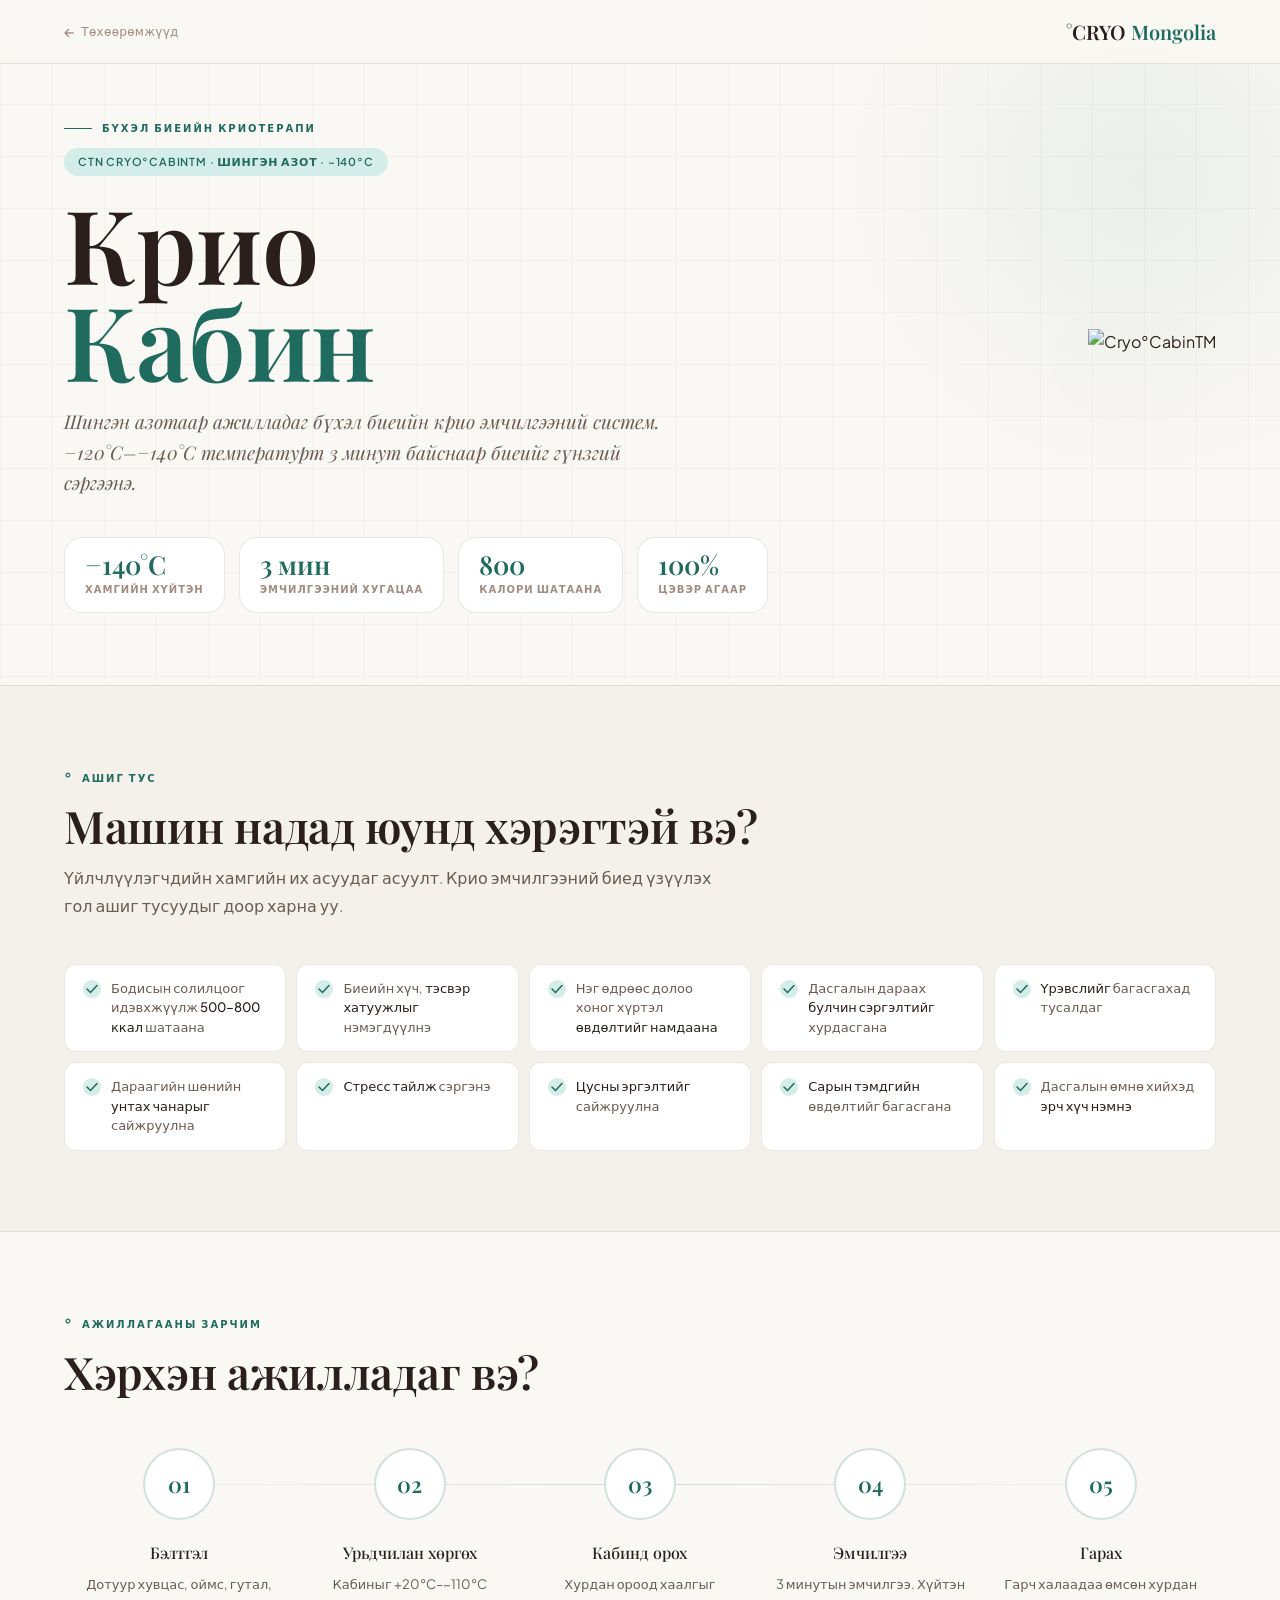
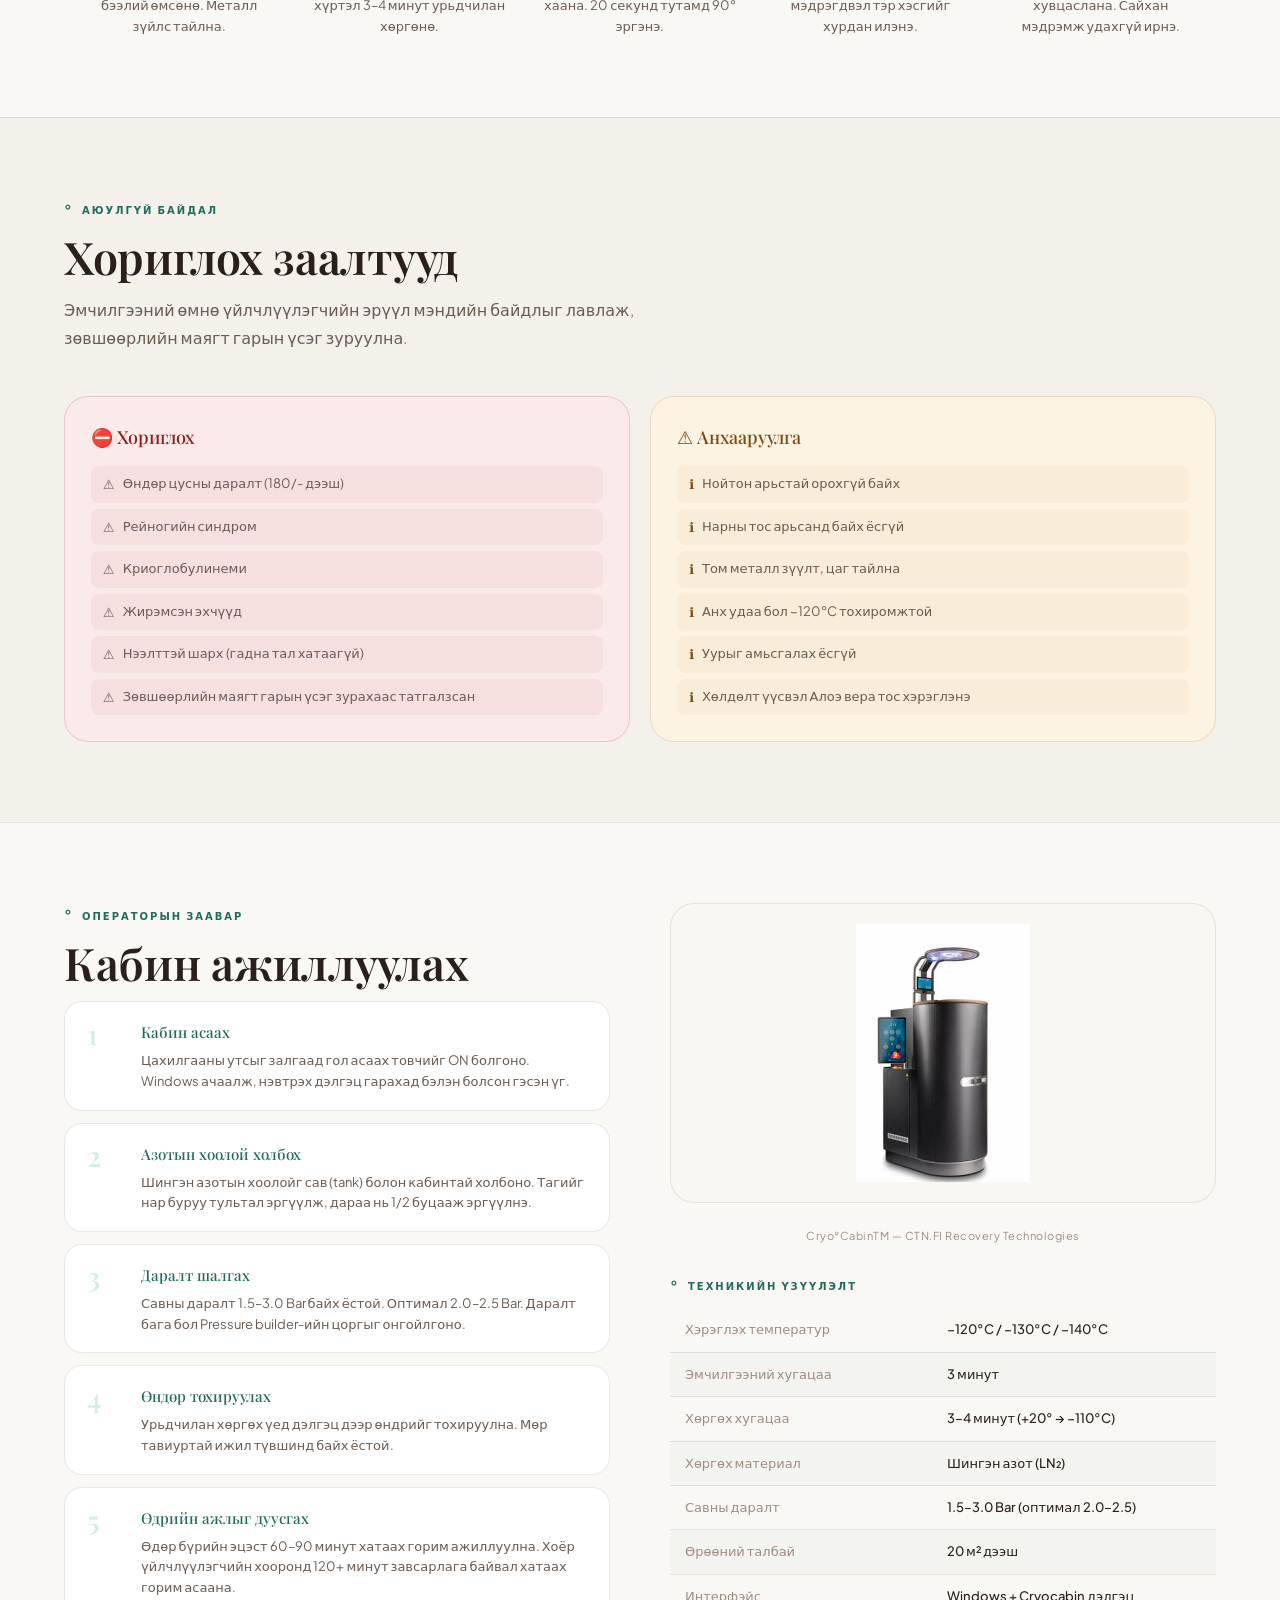
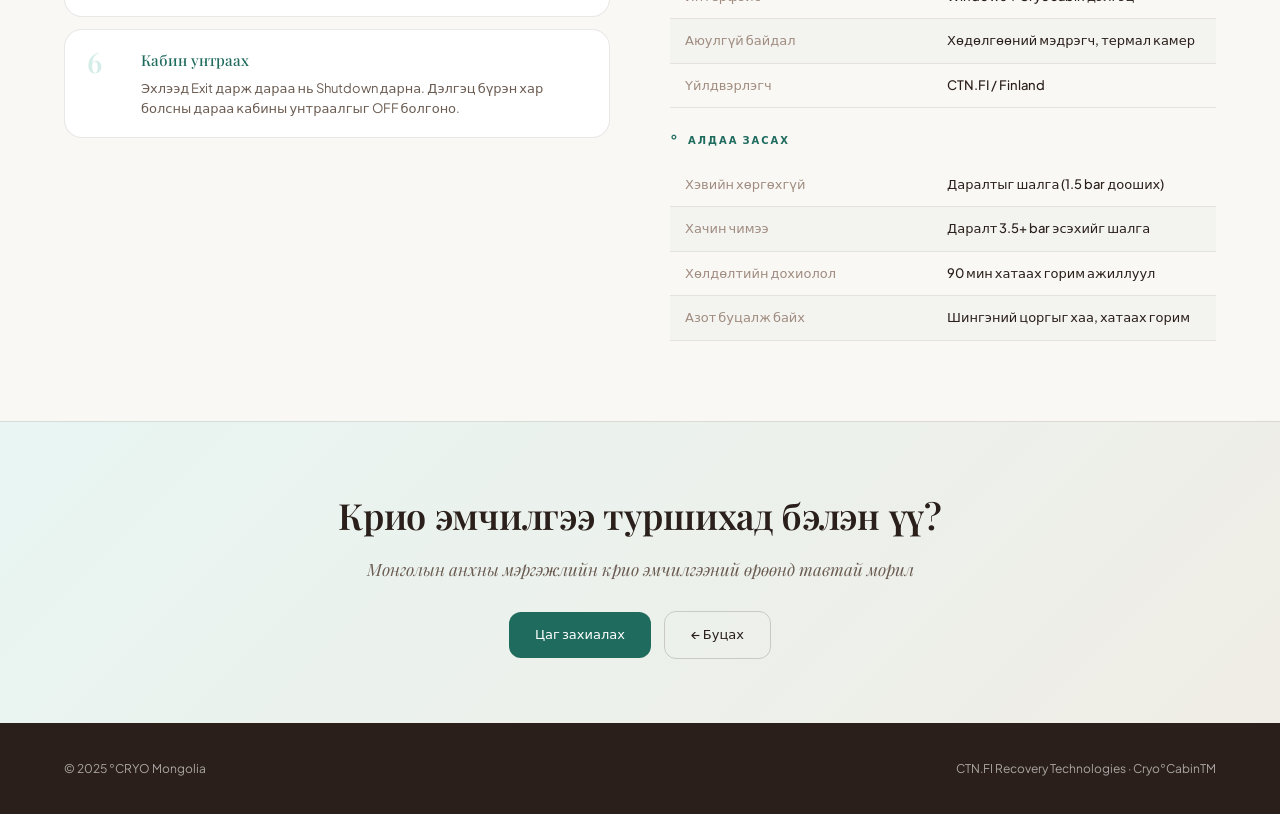
==== commit 250ea3bb: "Update all pages with proper product images" ====
--- a/cabin.html
+++ b/cabin.html
@@ -114,7 +114,7 @@
     </div>
     <div class="reveal">
       <!-- Cabin зураг -->
-      <img src="img-cabin-2.png" alt="Cryo°CabinTM" class="prod-img-contain" style="max-height:300px;margin-bottom:24px;">
+      <img src="photos/img-cabin-2.png" alt="Cryo°CabinTM" class="prod-img-contain" style="max-height:300px;margin-bottom:24px;">
       <p class="img-caption">Cryo°CabinTM — CTN.FI Recovery Technologies</p>
 
       <div style="margin-top:28px;">
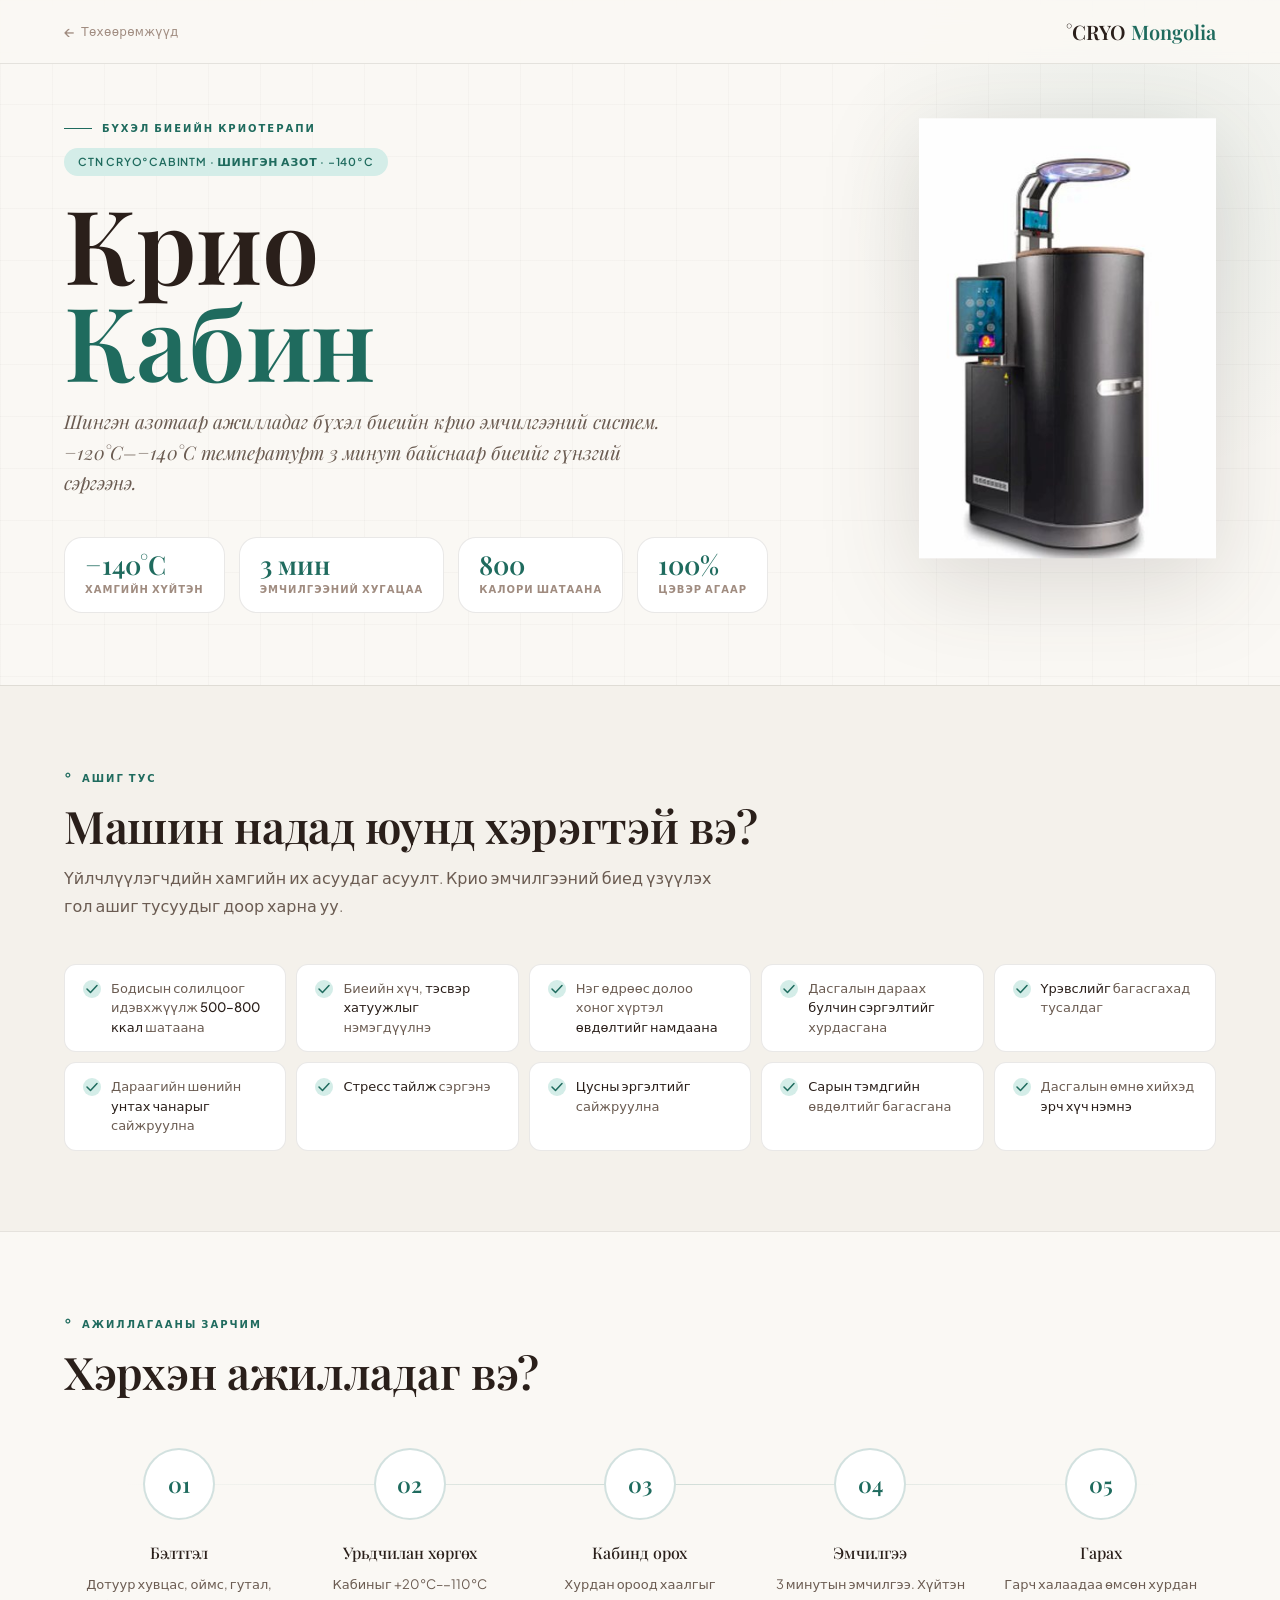
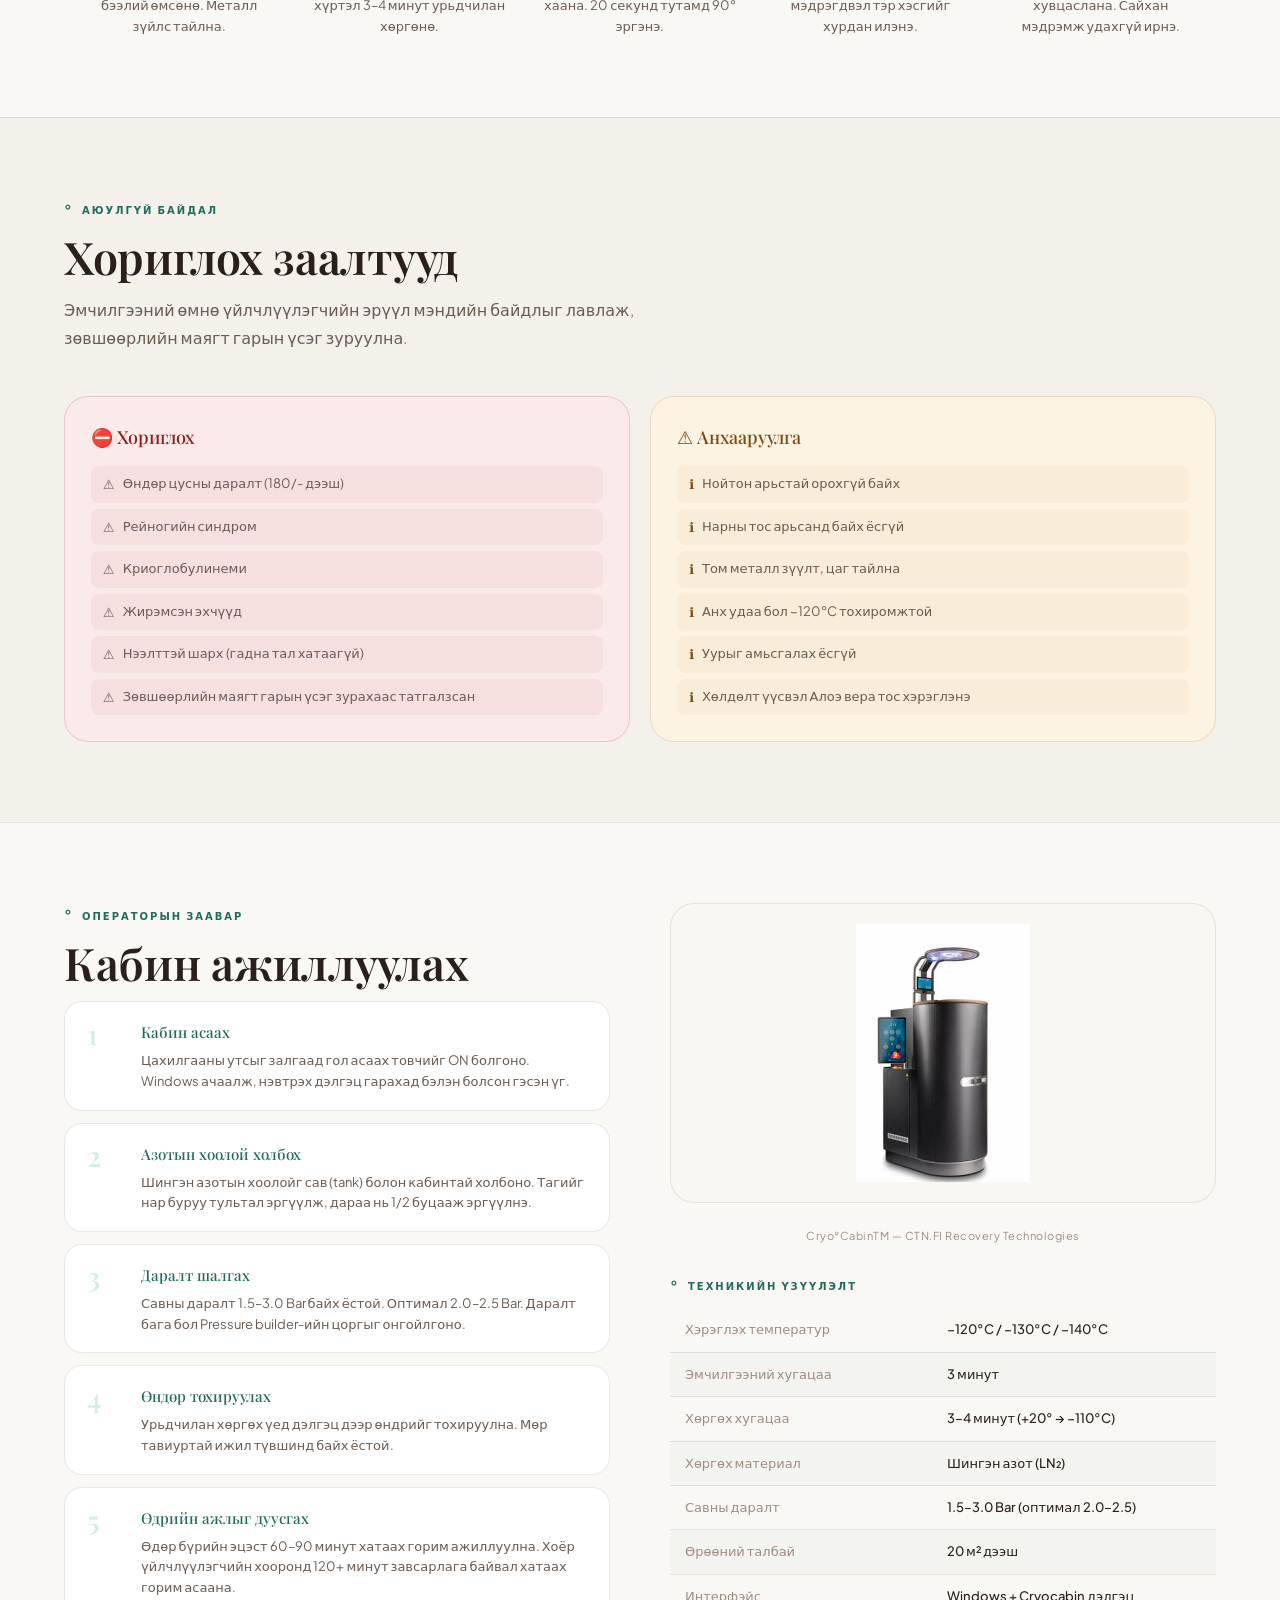
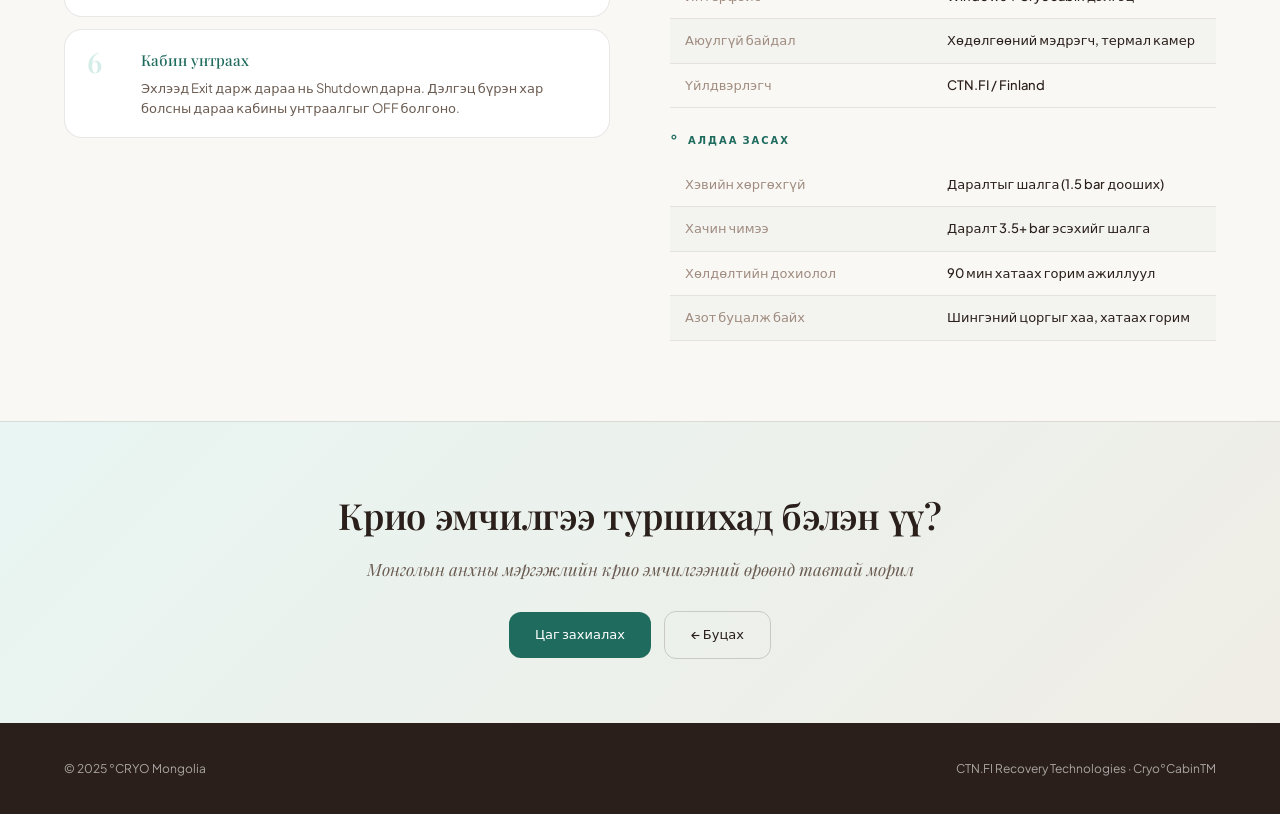
==== commit 9950bcc0: "Update image paths to photos/ folder" ====
--- a/cabin.html
+++ b/cabin.html
@@ -20,7 +20,7 @@
 <!-- HERO -->
 <div class="dev-hero">
   <div style="position:absolute;right:64px;top:50%;transform:translateY(-50%);z-index:2;opacity:0;animation:fadeIn 1s .7s forwards;" class="hero-img-wrap">
-    <img src="img-cabin-2.png" alt="Cryo°CabinTM" style="height:440px;width:auto;object-fit:contain;filter:drop-shadow(0 24px 48px rgba(42,31,26,.15));">
+    <img src="photos/img-cabin-2.png" alt="Cryo°CabinTM" style="height:440px;width:auto;object-fit:contain;filter:drop-shadow(0 24px 48px rgba(42,31,26,.15));">
   </div>
   <div class="hero-label">Бүхэл биеийн криотерапи</div>
   <div class="hero-tag">CTN Cryo°CabinTM · Шингэн азот · −140°C</div>
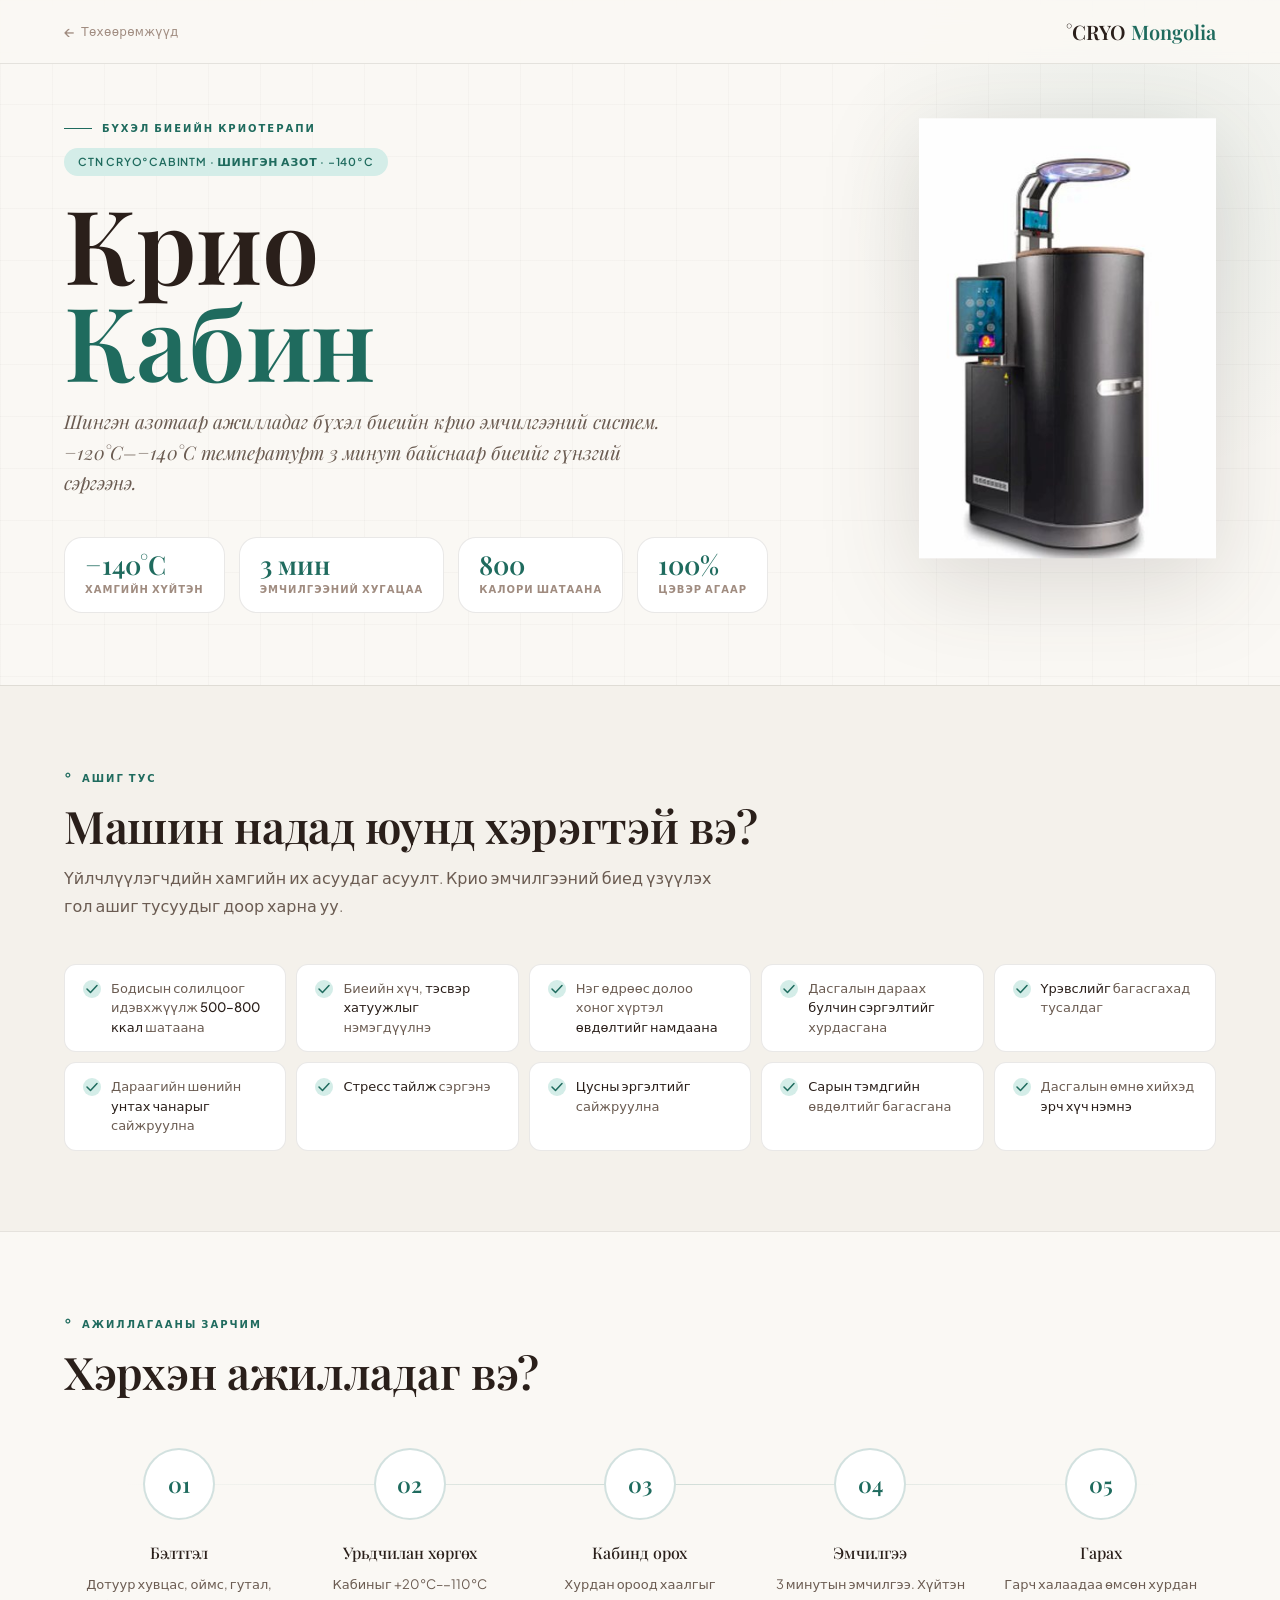
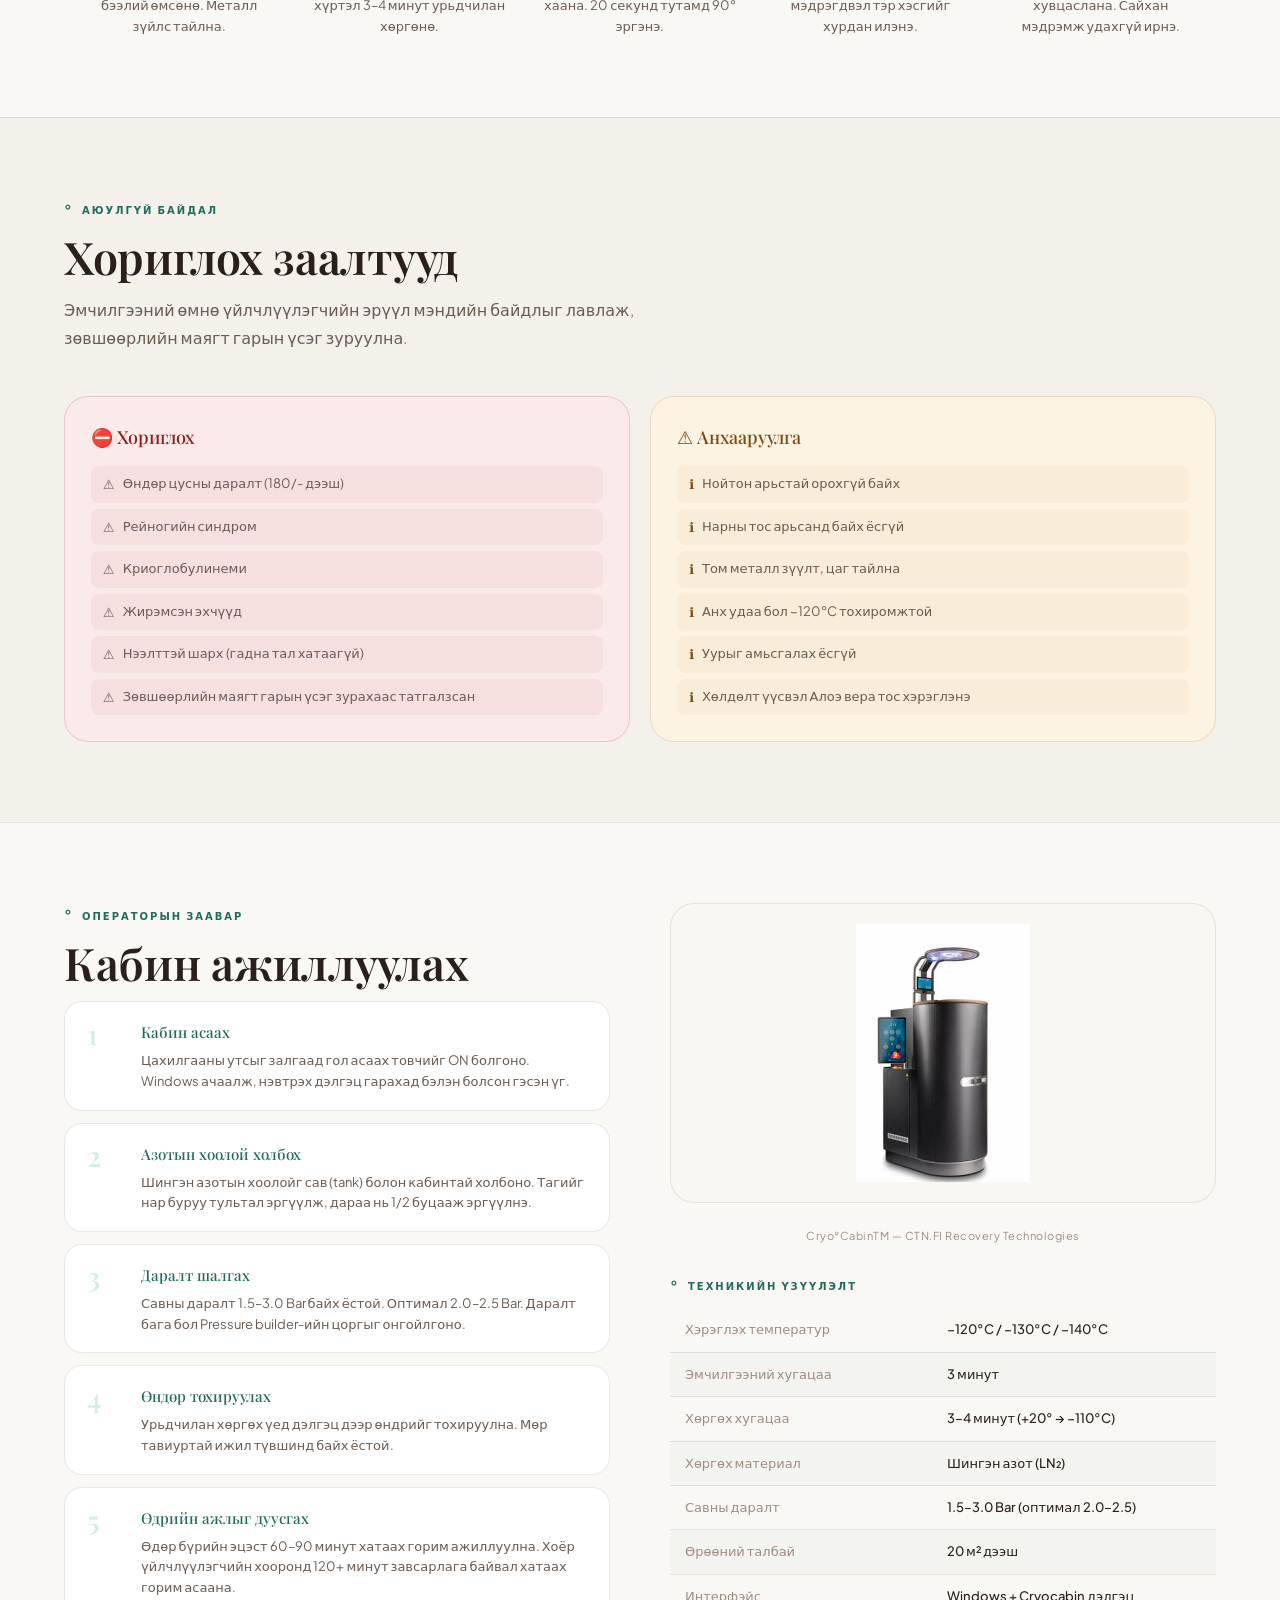
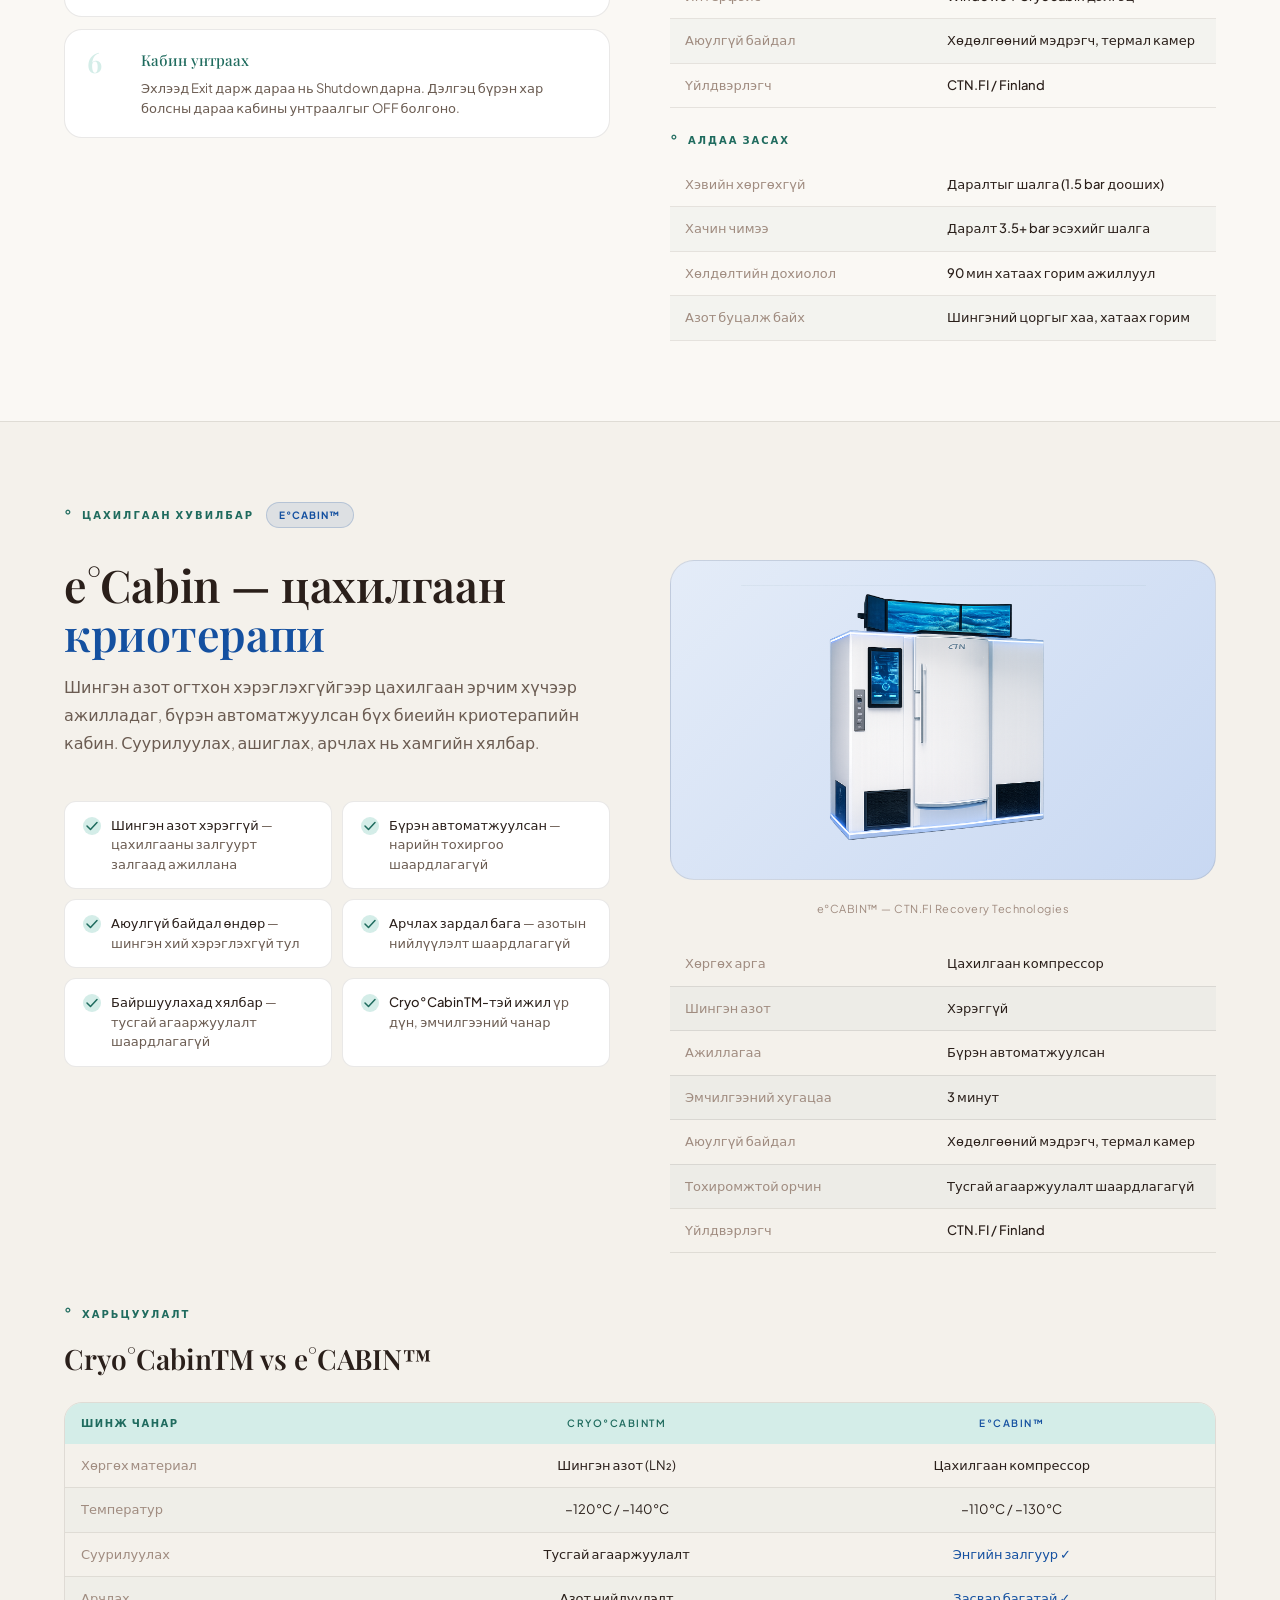
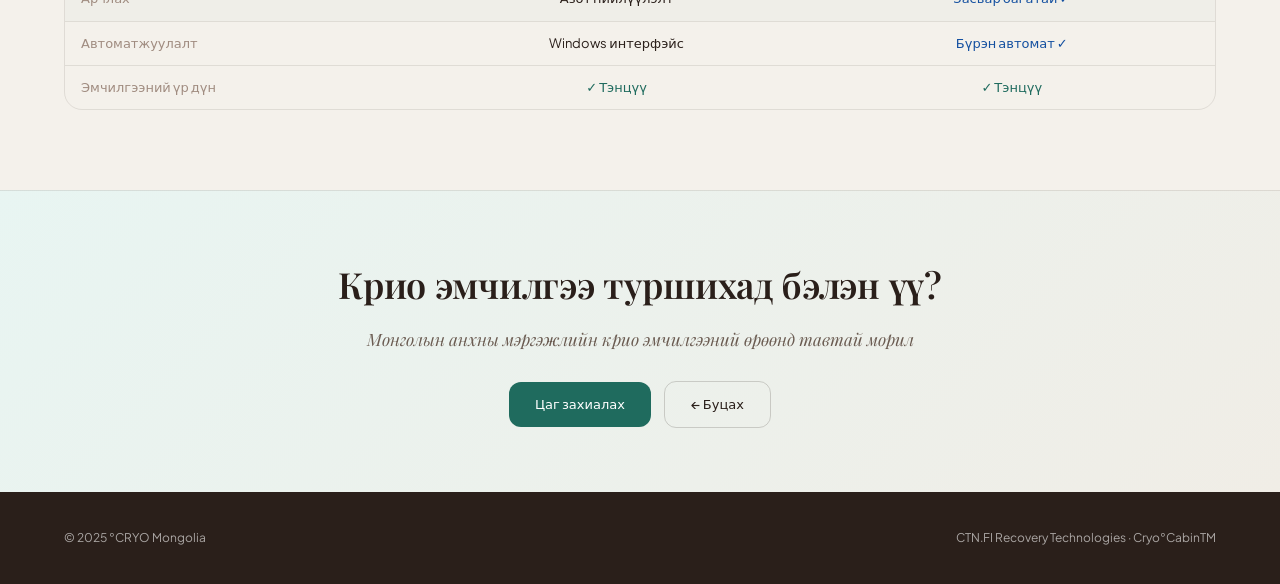
==== commit 9da16a7a: "Merge e°CABIN into cabin page" ====
--- a/cabin.html
+++ b/cabin.html
@@ -144,6 +144,94 @@
   </div>
 </section>
 
+<!-- e°CABIN SECTION -->
+<section class="section alt">
+  <div style="display:flex;align-items:center;gap:12px;margin-bottom:32px;" class="reveal">
+    <div class="sec-label" style="margin-bottom:0;">Цахилгаан хувилбар</div>
+    <span style="padding:4px 12px;background:rgba(20,80,160,.1);color:#1450a0;border:1px solid rgba(20,80,160,.2);border-radius:99px;font-size:10px;font-weight:700;letter-spacing:1px;text-transform:uppercase;">e°CABIN™</span>
+  </div>
+
+  <div class="two-col reveal">
+    <div>
+      <h2 class="sec-title">e°Cabin — цахилгаан <span style="color:#1450a0;">криотерапи</span></h2>
+      <p class="sec-desc">Шингэн азот огтхон хэрэглэхгүйгээр цахилгаан эрчим хүчээр ажилладаг, бүрэн автоматжуулсан бүх биеийн криотерапийн кабин. Суурилуулах, ашиглах, арчлах нь хамгийн хялбар.</p>
+
+      <div class="benefits-list">
+        <div class="benefit-item"><p><b>Шингэн азот хэрэггүй</b> — цахилгааны залгуурт залгаад ажиллана</p></div>
+        <div class="benefit-item"><p><b>Бүрэн автоматжуулсан</b> — нарийн тохиргоо шаардлагагүй</p></div>
+        <div class="benefit-item"><p><b>Аюулгүй байдал өндөр</b> — шингэн хий хэрэглэхгүй тул</p></div>
+        <div class="benefit-item"><p><b>Арчлах зардал бага</b> — азотын нийлүүлэлт шаардлагагүй</p></div>
+        <div class="benefit-item"><p><b>Байршуулахад хялбар</b> — тусгай агааржуулалт шаардлагагүй</p></div>
+        <div class="benefit-item"><p><b>Cryo°CabinTM-тэй ижил</b> үр дүн, эмчилгээний чанар</p></div>
+      </div>
+    </div>
+
+    <div>
+      <img src="photos/img-ecabin.png" alt="e°CABIN™"
+        style="width:100%;display:block;border-radius:var(--r-xl);border:1.5px solid var(--border);object-fit:contain;background:linear-gradient(135deg,#e4ecf8,#c8d8f2);padding:24px;max-height:320px;margin-bottom:20px;">
+      <p style="font-size:11px;color:var(--text-muted);text-align:center;margin-bottom:24px;letter-spacing:.5px;">e°CABIN™ — CTN.FI Recovery Technologies</p>
+
+      <table class="spec-table">
+        <tr><td>Хөргөх арга</td><td>Цахилгаан компрессор</td></tr>
+        <tr><td>Шингэн азот</td><td>Хэрэггүй</td></tr>
+        <tr><td>Ажиллагаа</td><td>Бүрэн автоматжуулсан</td></tr>
+        <tr><td>Эмчилгээний хугацаа</td><td>3 минут</td></tr>
+        <tr><td>Аюулгүй байдал</td><td>Хөдөлгөөний мэдрэгч, термал камер</td></tr>
+        <tr><td>Тохиромжтой орчин</td><td>Тусгай агааржуулалт шаардлагагүй</td></tr>
+        <tr><td>Үйлдвэрлэгч</td><td>CTN.FI / Finland</td></tr>
+      </table>
+    </div>
+  </div>
+
+  <!-- Хоёр загварын харьцуулалт -->
+  <div style="margin-top:48px;" class="reveal">
+    <div class="sec-label">Харьцуулалт</div>
+    <h3 style="font-family:var(--ff-display);font-size:28px;font-weight:600;margin-bottom:20px;">Cryo°CabinTM vs e°CABIN™</h3>
+    <div style="overflow-x:auto;border-radius:var(--r-lg);border:1.5px solid var(--border);">
+      <table style="width:100%;border-collapse:collapse;font-size:13px;">
+        <thead>
+          <tr style="background:var(--accent-soft);">
+            <th style="padding:12px 16px;text-align:left;color:var(--accent);font-size:10px;letter-spacing:1.5px;text-transform:uppercase;font-weight:600;">Шинж чанар</th>
+            <th style="padding:12px 16px;text-align:center;color:var(--accent);font-size:10px;letter-spacing:1.5px;text-transform:uppercase;font-weight:600;">Cryo°CabinTM</th>
+            <th style="padding:12px 16px;text-align:center;color:#1450a0;font-size:10px;letter-spacing:1.5px;text-transform:uppercase;font-weight:600;">e°CABIN™</th>
+          </tr>
+        </thead>
+        <tbody>
+          <tr style="border-bottom:1px solid var(--border);">
+            <td style="padding:11px 16px;color:var(--text-muted);">Хөргөх материал</td>
+            <td style="padding:11px 16px;text-align:center;color:var(--text-primary);">Шингэн азот (LN₂)</td>
+            <td style="padding:11px 16px;text-align:center;color:var(--text-primary);">Цахилгаан компрессор</td>
+          </tr>
+          <tr style="border-bottom:1px solid var(--border);background:rgba(31,107,94,.02);">
+            <td style="padding:11px 16px;color:var(--text-muted);">Температур</td>
+            <td style="padding:11px 16px;text-align:center;color:var(--text-primary);">−120°C / −140°C</td>
+            <td style="padding:11px 16px;text-align:center;color:var(--text-primary);">−110°C / −130°C</td>
+          </tr>
+          <tr style="border-bottom:1px solid var(--border);">
+            <td style="padding:11px 16px;color:var(--text-muted);">Суурилуулах</td>
+            <td style="padding:11px 16px;text-align:center;color:var(--text-primary);">Тусгай агааржуулалт</td>
+            <td style="padding:11px 16px;text-align:center;color:#1450a0;font-weight:500;">Энгийн залгуур ✓</td>
+          </tr>
+          <tr style="border-bottom:1px solid var(--border);background:rgba(31,107,94,.02);">
+            <td style="padding:11px 16px;color:var(--text-muted);">Арчлах</td>
+            <td style="padding:11px 16px;text-align:center;color:var(--text-primary);">Азот нийлүүлэлт</td>
+            <td style="padding:11px 16px;text-align:center;color:#1450a0;font-weight:500;">Засвар багатай ✓</td>
+          </tr>
+          <tr style="border-bottom:1px solid var(--border);">
+            <td style="padding:11px 16px;color:var(--text-muted);">Автоматжуулалт</td>
+            <td style="padding:11px 16px;text-align:center;color:var(--text-primary);">Windows интерфэйс</td>
+            <td style="padding:11px 16px;text-align:center;color:#1450a0;font-weight:500;">Бүрэн автомат ✓</td>
+          </tr>
+          <tr>
+            <td style="padding:11px 16px;color:var(--text-muted);">Эмчилгээний үр дүн</td>
+            <td style="padding:11px 16px;text-align:center;color:var(--accent);font-weight:500;">✓ Тэнцүү</td>
+            <td style="padding:11px 16px;text-align:center;color:var(--accent);font-weight:500;">✓ Тэнцүү</td>
+          </tr>
+        </tbody>
+      </table>
+    </div>
+  </div>
+</section>
 <div class="cta-bar">
   <h3>Крио эмчилгээ туршихад бэлэн үү?</h3>
   <p>Монголын анхны мэргэжлийн крио эмчилгээний өрөөнд тавтай морил</p>
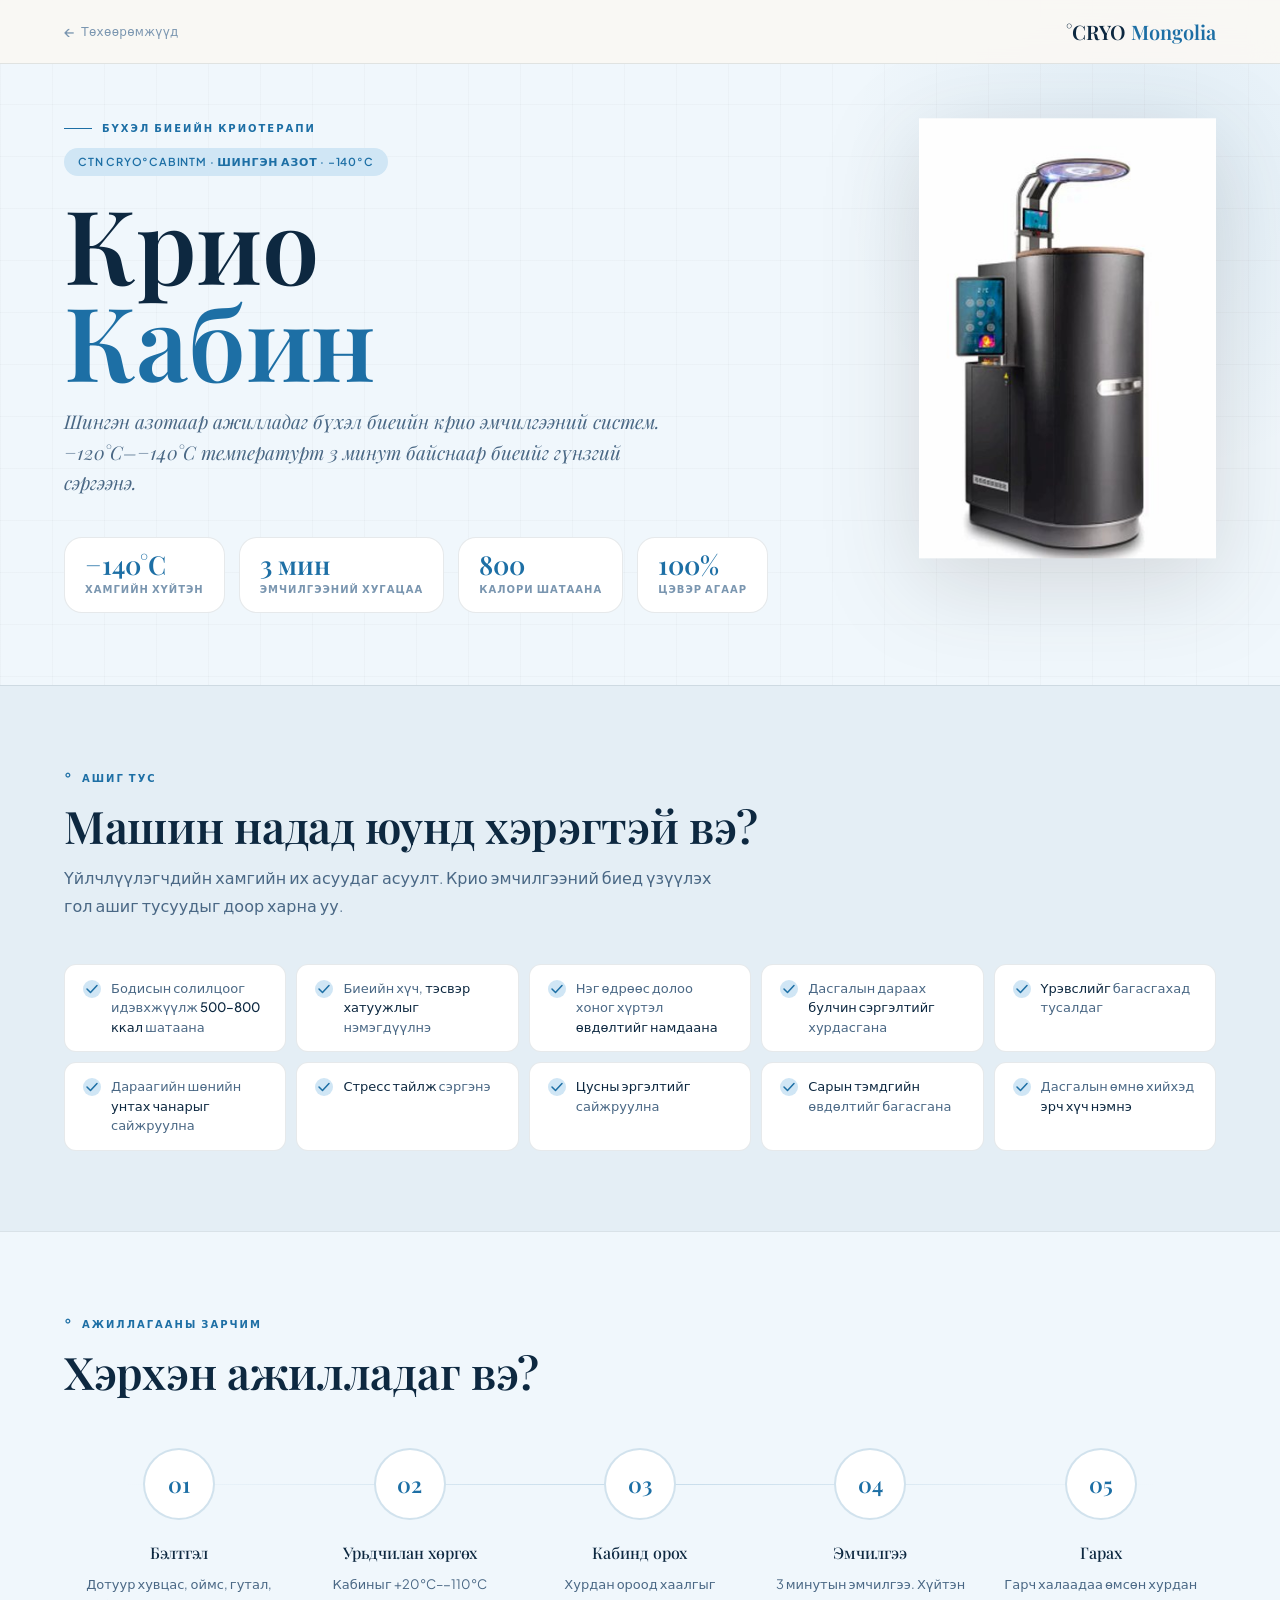
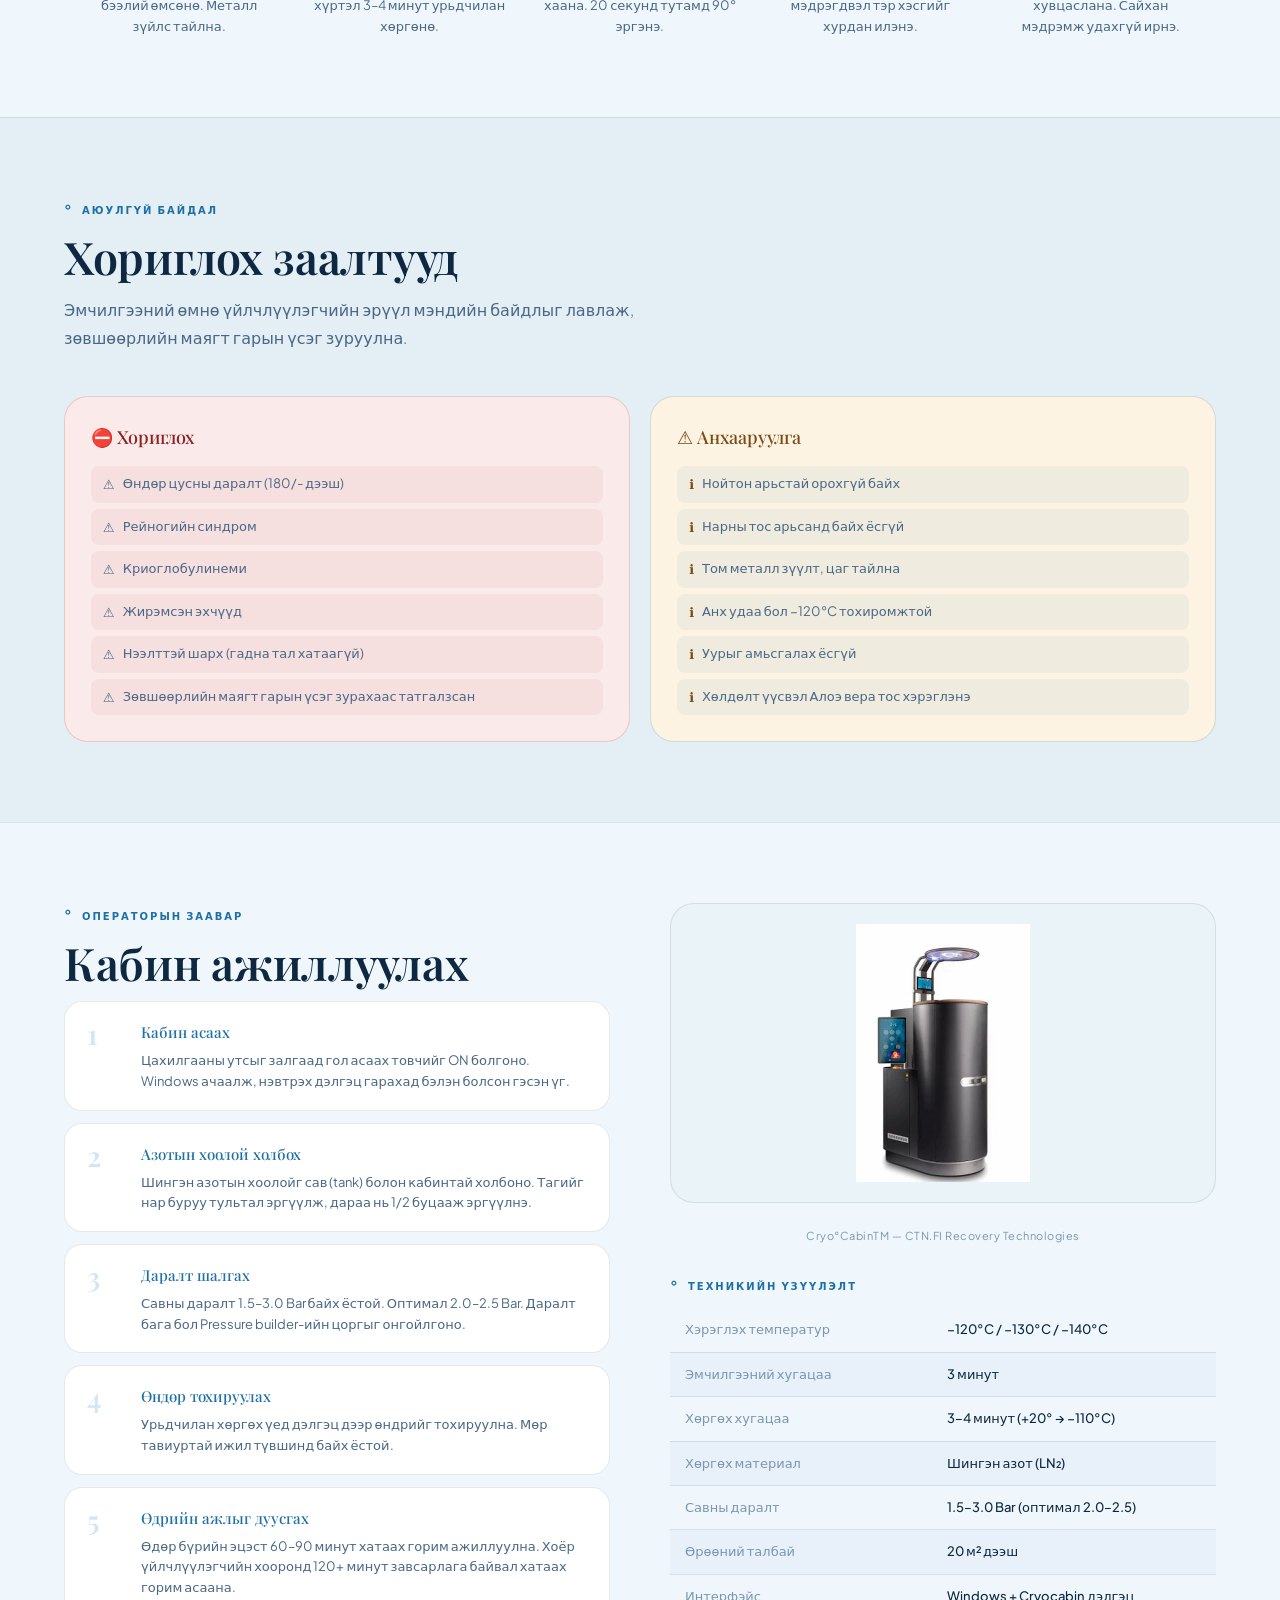
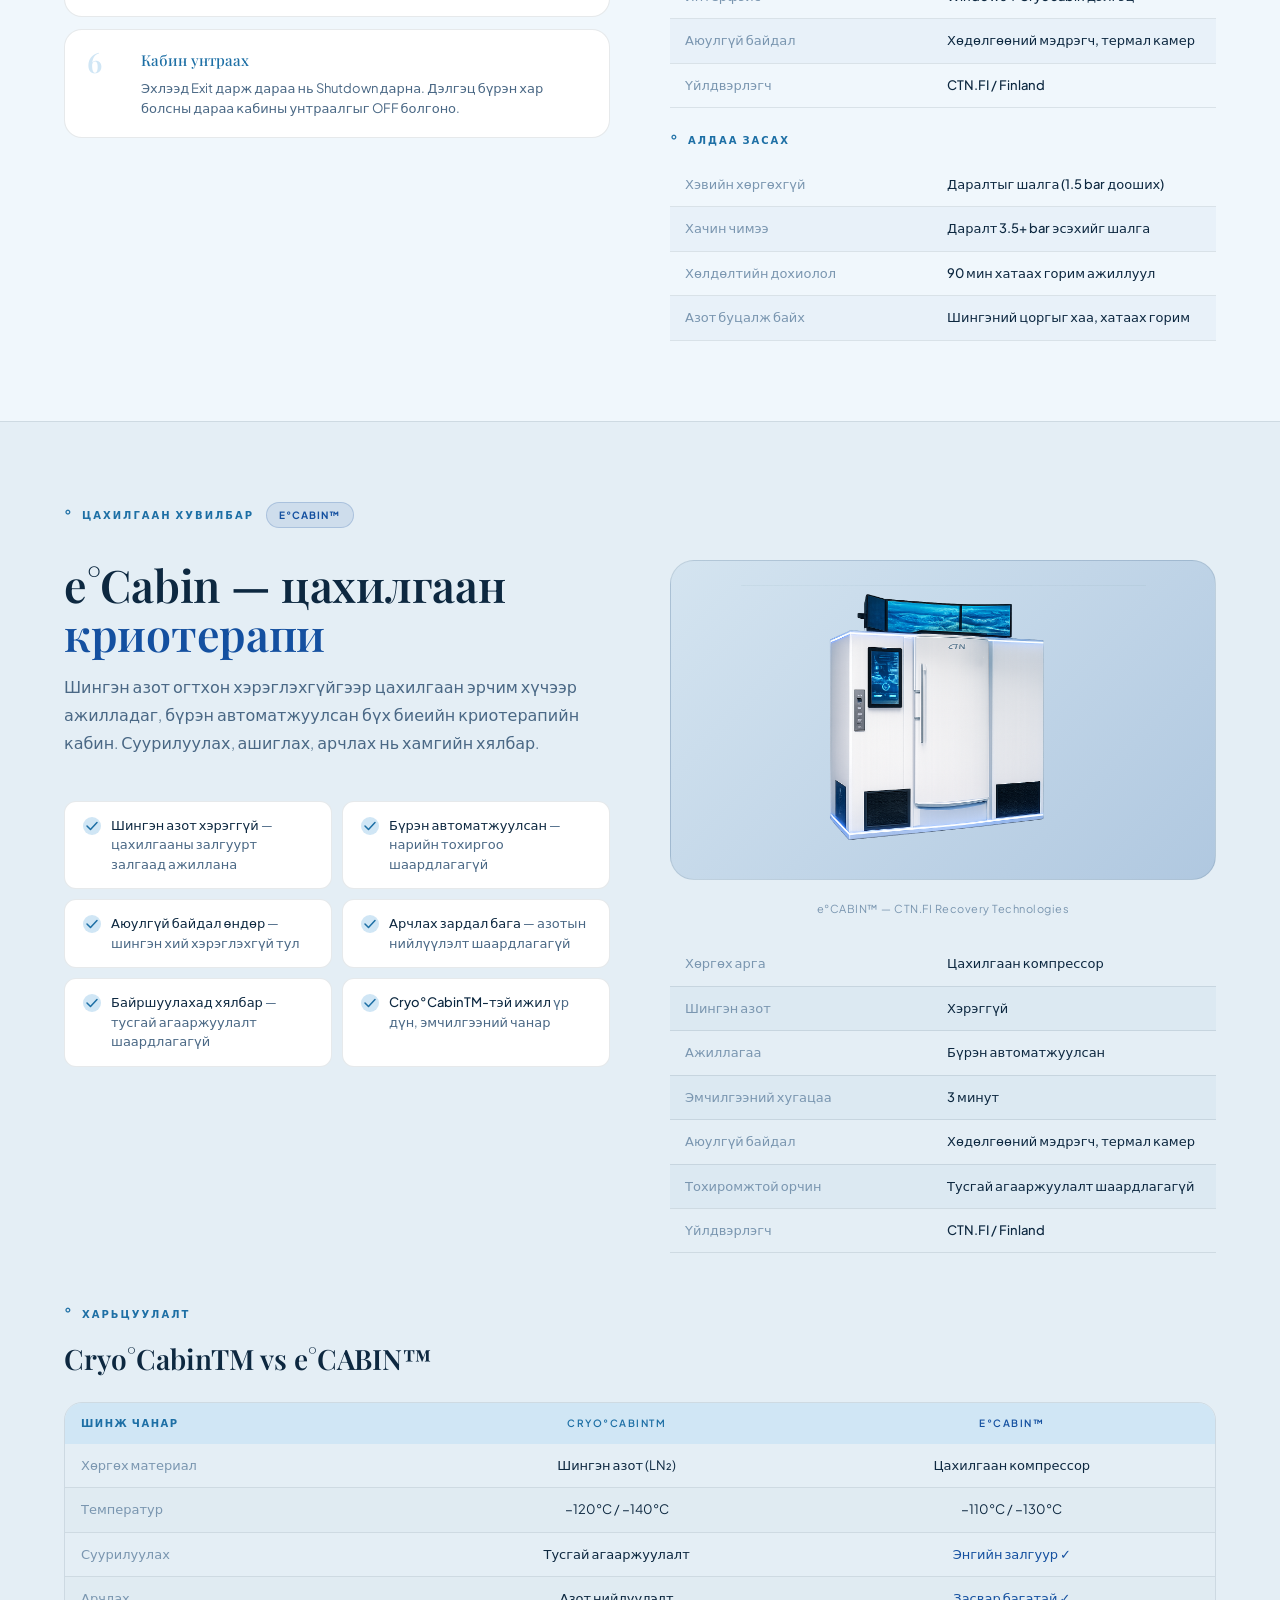
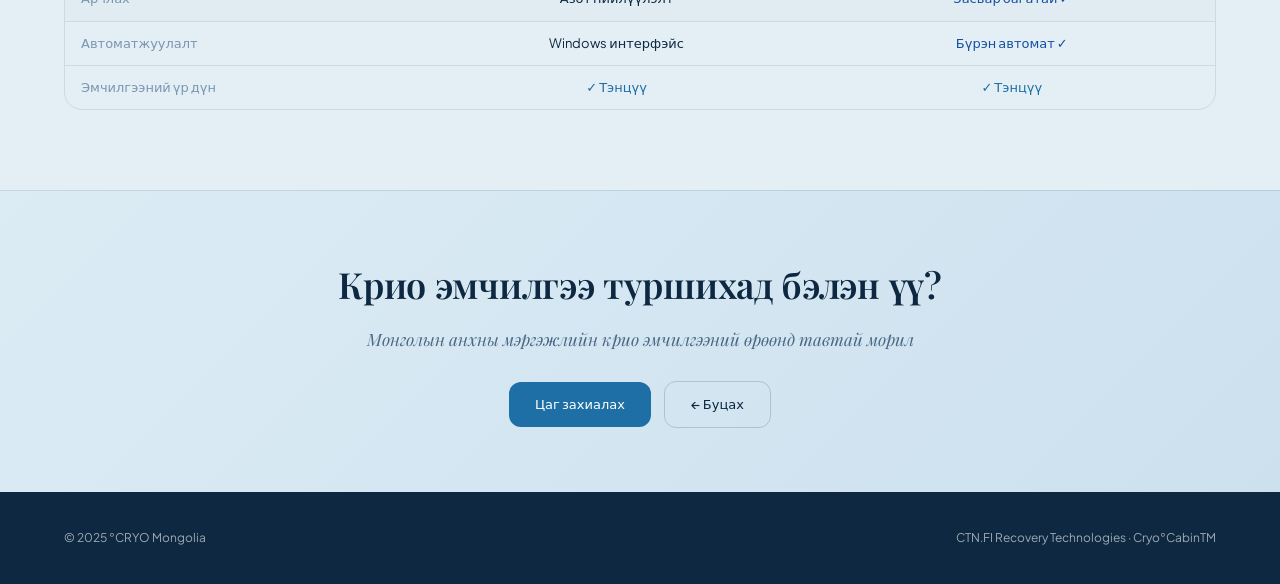
==== commit 9d59ad1d: "Convert entire site palette to ice-blue (cold theme)" ====
--- a/cabin.html
+++ b/cabin.html
@@ -168,7 +168,7 @@
 
     <div>
       <img src="photos/img-ecabin.png" alt="e°CABIN™"
-        style="width:100%;display:block;border-radius:var(--r-xl);border:1.5px solid var(--border);object-fit:contain;background:linear-gradient(135deg,#e4ecf8,#c8d8f2);padding:24px;max-height:320px;margin-bottom:20px;">
+        style="width:100%;display:block;border-radius:var(--r-xl);border:1.5px solid var(--border);object-fit:contain;background:linear-gradient(135deg,#d4e4f0,#b0c8e0);padding:24px;max-height:320px;margin-bottom:20px;">
       <p style="font-size:11px;color:var(--text-muted);text-align:center;margin-bottom:24px;letter-spacing:.5px;">e°CABIN™ — CTN.FI Recovery Technologies</p>
 
       <table class="spec-table">
--- a/shared.css
+++ b/shared.css
@@ -1,11 +1,11 @@
 @import url('https://fonts.googleapis.com/css2?family=Playfair+Display:wght@400;500;600&family=Plus+Jakarta+Sans:wght@300;400;500;600&display=swap');
 
 :root{
-  --bg-page:#faf8f4;--bg-surface:#f4f1eb;--bg-card:#ffffff;--bg-subtle:#f9f7f2;
-  --text-primary:#2a1f1a;--text-secondary:#6b5c52;--text-muted:#a08c80;
-  --accent:#1f6b5e;--accent-soft:#d4ede8;--accent-hover:#165048;--accent-mid:#2d8c7c;
-  --gold:#b8712e;--gold-soft:#f5e6d3;
-  --border:rgba(42,31,26,.10);--border-mid:rgba(42,31,26,.18);--border-strong:rgba(42,31,26,.28);
+  --bg-page:#f0f7fc;--bg-surface:#e4eef5;--bg-card:#ffffff;--bg-subtle:#eaf3f8;
+  --text-primary:#0d2840;--text-secondary:#4a6885;--text-muted:#7a96b0;
+  --accent:#1d6fa5;--accent-soft:#d0e6f5;--accent-hover:#155785;--accent-mid:#2d8cc8;
+  --gold:#5b8caf;--gold-soft:#dce8f0;
+  --border:rgba(13,40,64,.10);--border-mid:rgba(13,40,64,.18);--border-strong:rgba(13,40,64,.28);
   --danger-soft:#faeaea;--danger-text:#8b2020;--warn-soft:#fdf3e3;--warn-text:#7a4a10;
   --ff-display:'Playfair Display',Georgia,serif;--ff-body:'Plus Jakarta Sans',system-ui,sans-serif;
   --r-sm:8px;--r-md:12px;--r-lg:18px;--r-xl:24px;--ease:.22s ease;
@@ -18,16 +18,16 @@
 ::-webkit-scrollbar-thumb{background:var(--accent-soft);border-radius:4px}
 
 /* NAV */
-.topnav{position:fixed;top:0;width:100%;z-index:200;padding:0 64px;height:64px;display:flex;align-items:center;gap:16px;background:rgba(250,248,244,.93);backdrop-filter:blur(14px);border-bottom:1px solid var(--border)}
-.back-btn{display:flex;align-items:center;gap:6px;font-size:12px;font-weight:500;color:var(--text-muted);text-decoration:none;letter-spacing:.3px;transition:color var(--ease)}
+.topnav{position:fixed;top:0;width:100%;z-index:200;padding:0 64px;height:64px;display:flex;align-items:center;justify-content:space-between;background:rgba(250,248,244,.93);backdrop-filter:blur(14px);border-bottom:1px solid var(--border)}
+.back-btn{display:flex;align-items:center;gap:6px;font-size:12px;font-weight:500;color:var(--text-muted);text-decoration:none;letter-spacing:.3px;transition:color var(--ease);position:relative;z-index:10;cursor:pointer}
 .back-btn:hover{color:var(--accent)}
 .back-btn::before{content:'←';font-size:15px}
-.nav-logo{font-family:var(--ff-display);font-size:20px;font-weight:600;color:var(--text-primary);text-decoration:none;margin-left:auto}
+.nav-logo{font-family:var(--ff-display);font-size:20px;font-weight:600;color:var(--text-primary);text-decoration:none}
 .nav-logo span{color:var(--accent)}
 
 /* HERO */
 .dev-hero{padding:120px 64px 72px;position:relative;overflow:hidden;background:var(--bg-page)}
-.dev-hero::before{content:'';position:absolute;top:-120px;right:-160px;width:600px;height:600px;background:radial-gradient(circle,rgba(31,107,94,.07) 0%,transparent 70%);pointer-events:none}
+.dev-hero::before{content:'';position:absolute;top:-120px;right:-160px;width:600px;height:600px;background:radial-gradient(circle,rgba(29,111,165,.08) 0%,transparent 70%);pointer-events:none}
 .dev-hero::after{content:'';position:absolute;inset:0;background-image:linear-gradient(rgba(42,31,26,.025) 1px,transparent 1px),linear-gradient(90deg,rgba(42,31,26,.025) 1px,transparent 1px);background-size:52px 52px;pointer-events:none}
 .hero-label{font-size:10px;font-weight:600;letter-spacing:2px;text-transform:uppercase;color:var(--accent);margin-bottom:10px;display:flex;align-items:center;gap:10px;position:relative;z-index:1}
 .hero-label::before{content:'';width:28px;height:1.5px;background:var(--accent)}
@@ -51,14 +51,14 @@
 /* BUTTONS */
 .btn{display:inline-flex;align-items:center;gap:8px;padding:12px 26px;font-family:var(--ff-body);font-size:13px;font-weight:500;border-radius:var(--r-md);text-decoration:none;cursor:pointer;border:none;transition:all var(--ease)}
 .btn-primary{background:var(--accent);color:#fff}
-.btn-primary:hover{background:var(--accent-hover);transform:translateY(-2px);box-shadow:0 8px 24px rgba(31,107,94,.2)}
+.btn-primary:hover{background:var(--accent-hover);transform:translateY(-2px);box-shadow:0 8px 24px rgba(29,111,165,.2)}
 .btn-outline{background:transparent;color:var(--text-primary);border:1.5px solid var(--border-mid)}
 .btn-outline:hover{border-color:var(--accent);color:var(--accent);transform:translateY(-2px)}
 
 /* FEATURES */
 .feat-grid{display:grid;grid-template-columns:repeat(auto-fill,minmax(250px,1fr));gap:18px}
 .feat-card{padding:26px;border:1.5px solid var(--border);border-radius:var(--r-xl);background:var(--bg-card);transition:all var(--ease)}
-.feat-card:hover{border-color:rgba(31,107,94,.3);transform:translateY(-4px);box-shadow:0 10px 36px rgba(42,31,26,.08)}
+.feat-card:hover{border-color:rgba(29,111,165,.3);transform:translateY(-4px);box-shadow:0 10px 36px rgba(13,40,64,.08)}
 .feat-icon{font-size:28px;margin-bottom:14px;display:block}
 .feat-num{font-family:var(--ff-display);font-size:32px;font-weight:600;color:var(--accent-soft);line-height:1;margin-bottom:4px}
 .feat-title{font-family:var(--ff-display);font-size:17px;font-weight:500;color:var(--accent);margin-bottom:8px}
@@ -67,8 +67,8 @@
 /* BENEFITS */
 .benefits-list{display:grid;grid-template-columns:repeat(auto-fill,minmax(210px,1fr));gap:10px}
 .benefit-item{padding:14px 18px;border:1.5px solid var(--border);border-radius:var(--r-md);background:var(--bg-card);display:flex;align-items:flex-start;gap:10px;transition:border-color var(--ease)}
-.benefit-item:hover{border-color:rgba(31,107,94,.3)}
-.benefit-item::before{content:'';width:18px;height:18px;background:var(--accent-soft);border-radius:50%;flex-shrink:0;margin-top:1px;background-image:url("data:image/svg+xml,%3Csvg xmlns='http://www.w3.org/2000/svg' viewBox='0 0 18 18'%3E%3Cpath d='M4 9l3.5 3.5 6.5-7' stroke='%231f6b5e' stroke-width='1.5' fill='none' stroke-linecap='round' stroke-linejoin='round'/%3E%3C/svg%3E")}
+.benefit-item:hover{border-color:rgba(29,111,165,.3)}
+.benefit-item::before{content:'';width:18px;height:18px;background:var(--accent-soft);border-radius:50%;flex-shrink:0;margin-top:1px;background-image:url("data:image/svg+xml,%3Csvg xmlns='http://www.w3.org/2000/svg' viewBox='0 0 18 18'%3E%3Cpath d='M4 9l3.5 3.5 6.5-7' stroke='%231d6fa5' stroke-width='1.5' fill='none' stroke-linecap='round' stroke-linejoin='round'/%3E%3C/svg%3E")}
 .benefit-item p{font-size:13px;color:var(--text-secondary);line-height:1.5}
 .benefit-item b{color:var(--text-primary);font-weight:500}
 
@@ -76,38 +76,38 @@
 .contra-grid{display:grid;grid-template-columns:1fr 1fr;gap:20px}
 .contra-box{padding:26px;border-radius:var(--r-xl)}
 .contra-box.danger{border:1.5px solid rgba(180,60,60,.2);background:var(--danger-soft)}
-.contra-box.warn{border:1.5px solid rgba(184,113,46,.2);background:var(--warn-soft)}
+.contra-box.warn{border:1.5px solid rgba(91,140,175,.25);background:var(--warn-soft)}
 .contra-title{font-family:var(--ff-display);font-size:18px;font-weight:500;margin-bottom:14px}
 .contra-box.danger .contra-title{color:var(--danger-text)}
 .contra-box.warn .contra-title{color:var(--warn-text)}
 .contra-list{list-style:none;display:flex;flex-direction:column;gap:6px}
 .contra-list li{font-size:13px;color:var(--text-secondary);padding:8px 12px;border-radius:var(--r-sm);display:flex;align-items:flex-start;gap:8px;line-height:1.5}
 .contra-box.danger .contra-list li{background:rgba(180,60,60,.06)}
-.contra-box.warn .contra-list li{background:rgba(184,113,46,.06)}
+.contra-box.warn .contra-list li{background:rgba(91,140,175,.08)}
 .contra-list li::before{font-size:13px;flex-shrink:0;margin-top:1px}
 .contra-box.danger .contra-list li::before{content:'⚠'}
 .contra-box.warn .contra-list li::before{content:'ℹ️';color:var(--warn-text)}
 
 /* STEPS */
 .steps{display:grid;grid-template-columns:repeat(auto-fill,minmax(200px,1fr));gap:0;position:relative;margin-top:52px}
-.steps::before{content:'';position:absolute;top:36px;left:5%;right:5%;height:1.5px;background:linear-gradient(90deg,transparent,rgba(31,107,94,.2),transparent)}
+.steps::before{content:'';position:absolute;top:36px;left:5%;right:5%;height:1.5px;background:linear-gradient(90deg,transparent,rgba(29,111,165,.2),transparent)}
 .step-item{text-align:center;padding:0 18px;position:relative}
-.step-circle{width:72px;height:72px;border-radius:50%;border:2px solid rgba(31,107,94,.2);background:var(--bg-card);display:flex;align-items:center;justify-content:center;margin:0 auto 20px;font-family:var(--ff-display);font-size:22px;font-weight:600;color:var(--accent);position:relative;z-index:1;transition:all var(--ease)}
-.step-item:hover .step-circle{background:var(--accent);color:#fff;border-color:var(--accent);box-shadow:0 8px 24px rgba(31,107,94,.22)}
+.step-circle{width:72px;height:72px;border-radius:50%;border:2px solid rgba(29,111,165,.2);background:var(--bg-card);display:flex;align-items:center;justify-content:center;margin:0 auto 20px;font-family:var(--ff-display);font-size:22px;font-weight:600;color:var(--accent);position:relative;z-index:1;transition:all var(--ease)}
+.step-item:hover .step-circle{background:var(--accent);color:#fff;border-color:var(--accent);box-shadow:0 8px 24px rgba(29,111,165,.22)}
 .step-item h4{font-family:var(--ff-display);font-size:16px;font-weight:500;margin-bottom:8px}
 .step-item p{font-size:13px;color:var(--text-secondary);line-height:1.6}
 
 /* HOWTO */
 .howto-steps{display:flex;flex-direction:column;gap:12px;max-width:680px}
 .howto-step{display:flex;gap:18px;padding:18px 22px;border:1.5px solid var(--border);border-radius:var(--r-lg);background:var(--bg-card);transition:border-color var(--ease)}
-.howto-step:hover{border-color:rgba(31,107,94,.25)}
+.howto-step:hover{border-color:rgba(29,111,165,.25)}
 .hs-num{font-family:var(--ff-display);font-size:28px;font-weight:600;color:var(--accent-soft);flex-shrink:0;line-height:1;min-width:36px}
 .hs-content h4{font-family:var(--ff-display);font-size:15px;font-weight:500;color:var(--accent);margin-bottom:5px}
 .hs-content p{font-size:13px;color:var(--text-secondary);line-height:1.6}
 
 /* SPEC TABLE */
 .spec-table{width:100%;border-collapse:collapse}
-.spec-table tr:nth-child(even) td{background:rgba(31,107,94,.03)}
+.spec-table tr:nth-child(even) td{background:rgba(29,111,165,.04)}
 .spec-table td{padding:11px 15px;font-size:13px;border-bottom:1px solid var(--border)}
 .spec-table td:first-child{color:var(--text-muted);width:48%}
 .spec-table td:last-child{color:var(--text-primary);font-weight:500}
@@ -118,7 +118,7 @@
 /* APPLICATOR */
 .applicator-grid{display:grid;grid-template-columns:repeat(auto-fill,minmax(150px,1fr));gap:10px}
 .app-card{padding:16px;border:1.5px solid var(--border);border-radius:var(--r-lg);background:var(--bg-card);text-align:center;transition:border-color var(--ease)}
-.app-card:hover{border-color:rgba(31,107,94,.3)}
+.app-card:hover{border-color:rgba(29,111,165,.3)}
 .app-icon{font-size:26px;margin-bottom:8px}
 .app-name{font-family:var(--ff-display);font-size:13px;font-weight:500;color:var(--accent)}
 .app-desc{font-size:11px;color:var(--text-muted);margin-top:3px}
@@ -129,10 +129,10 @@
 .treatment-table th{background:var(--accent-soft);padding:10px 14px;text-align:left;font-size:10px;letter-spacing:1.5px;text-transform:uppercase;color:var(--accent);font-weight:600}
 .treatment-table td{padding:10px 14px;border-bottom:1px solid var(--border);color:var(--text-secondary)}
 .treatment-table tr:last-child td{border:none}
-.treatment-table tr:hover td{background:rgba(31,107,94,.03)}
+.treatment-table tr:hover td{background:rgba(29,111,165,.04)}
 
 /* CTA */
-.cta-bar{background:linear-gradient(135deg,#e8f5f2 0%,#f0ede6 100%);padding:64px;text-align:center;border-top:1px solid var(--border)}
+.cta-bar{background:linear-gradient(135deg,#dcecf5 0%,#cce0ee 100%);padding:64px;text-align:center;border-top:1px solid var(--border)}
 .cta-bar h3{font-family:var(--ff-display);font-size:36px;font-weight:600;letter-spacing:-.3px;margin-bottom:10px}
 .cta-bar p{font-family:var(--ff-display);font-size:17px;font-weight:400;font-style:italic;color:var(--text-secondary);margin-bottom:28px}
 
